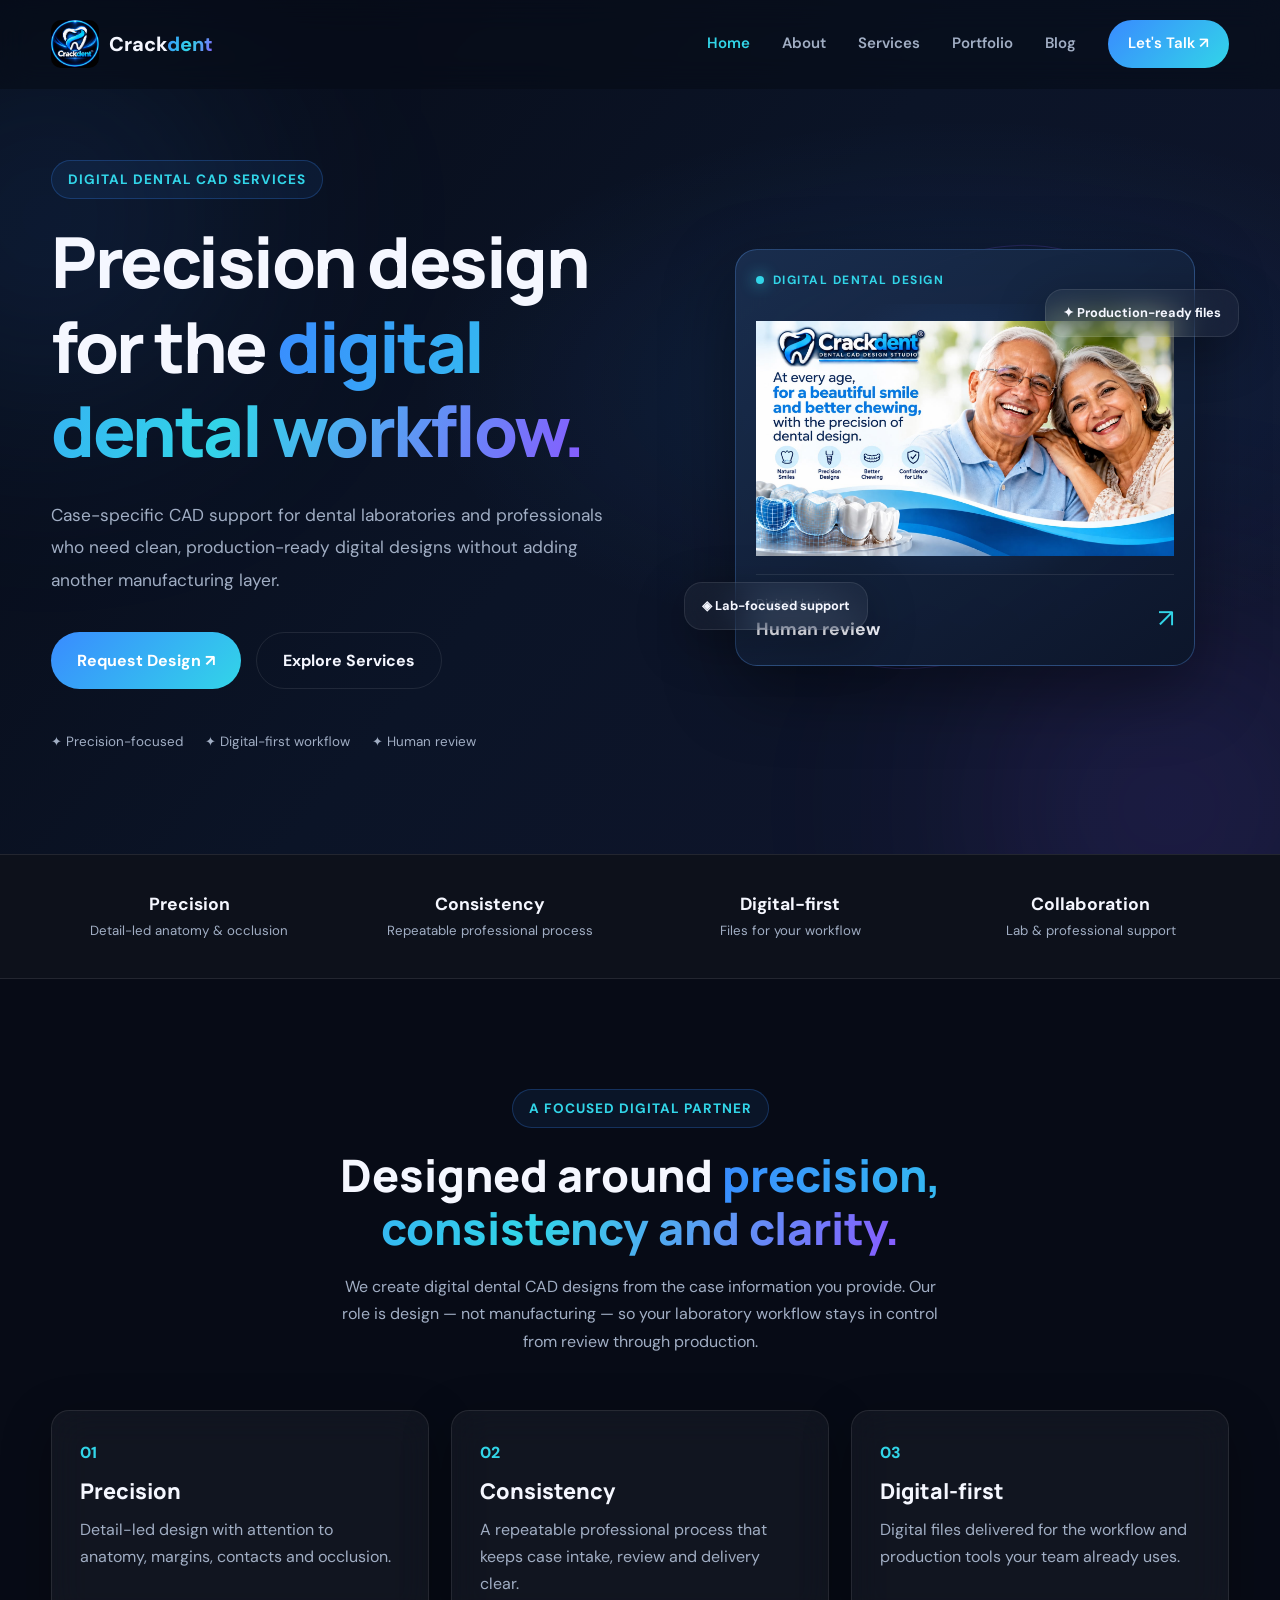
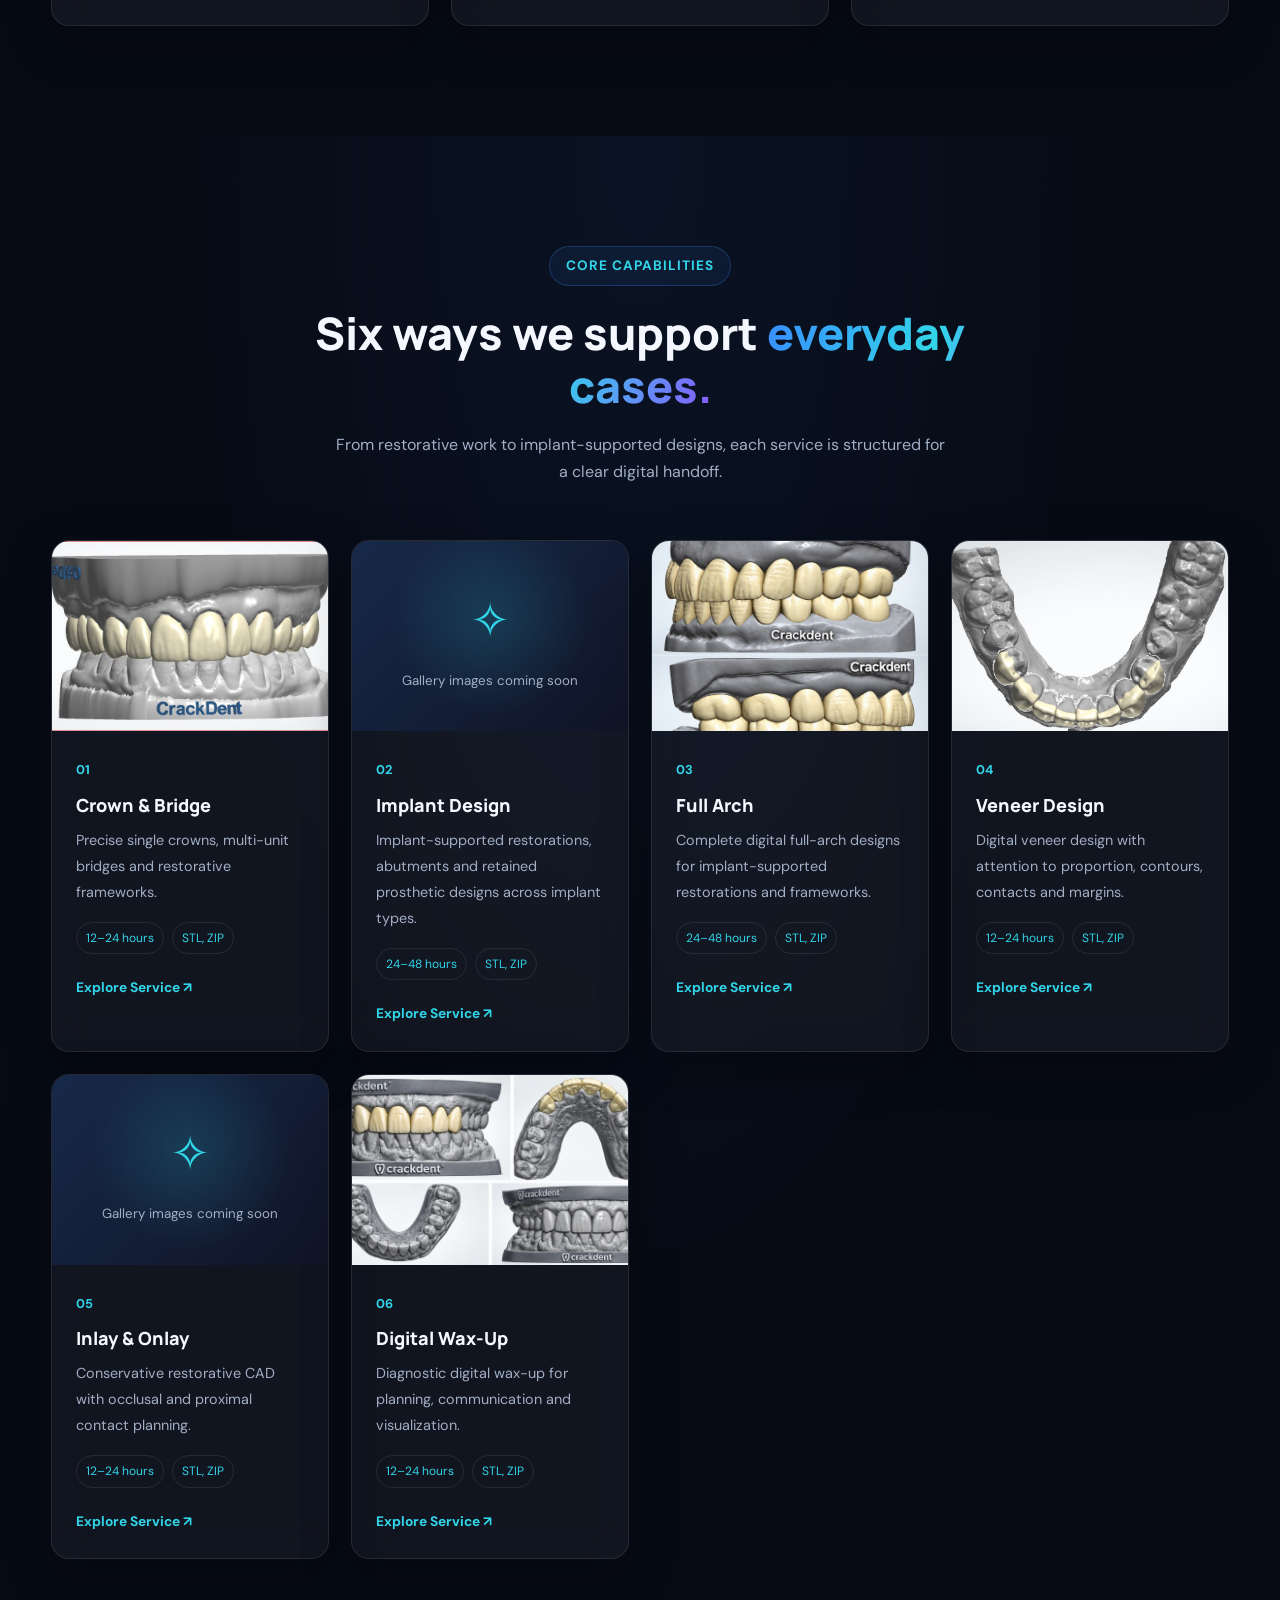
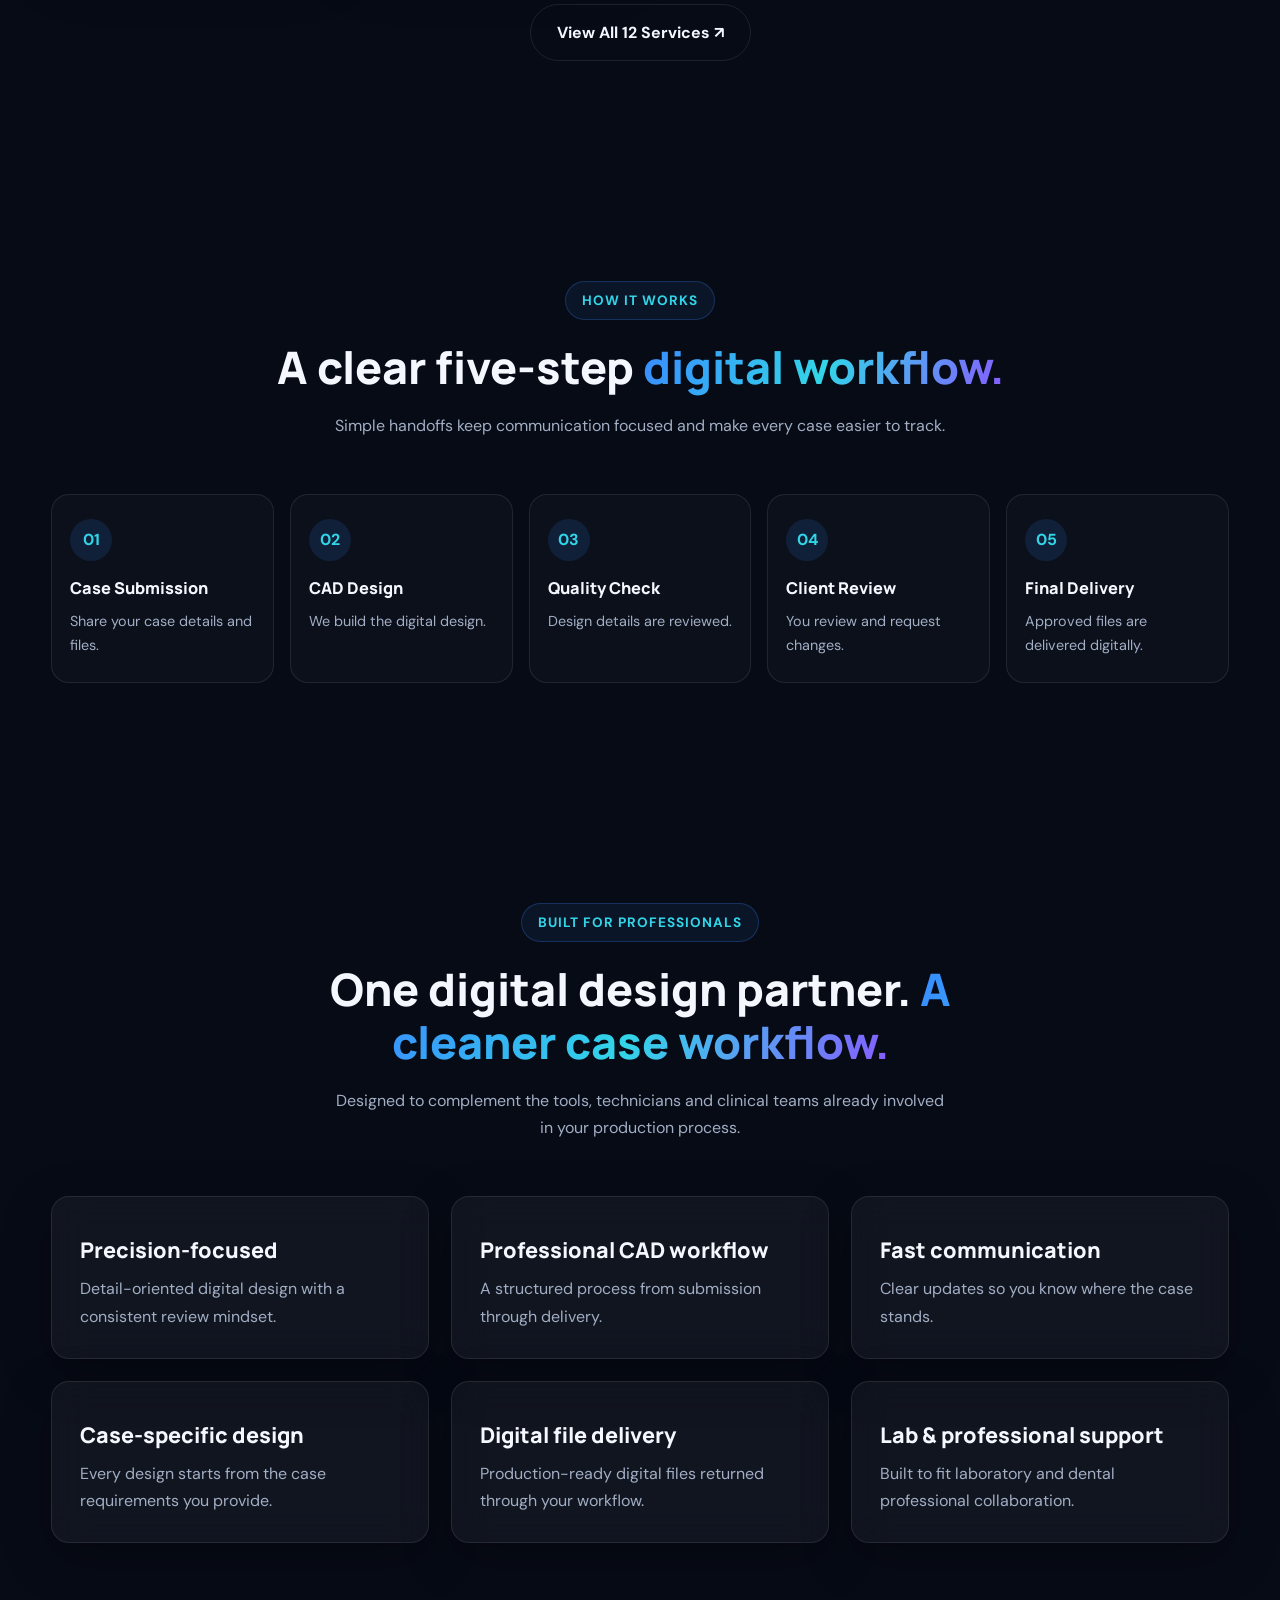
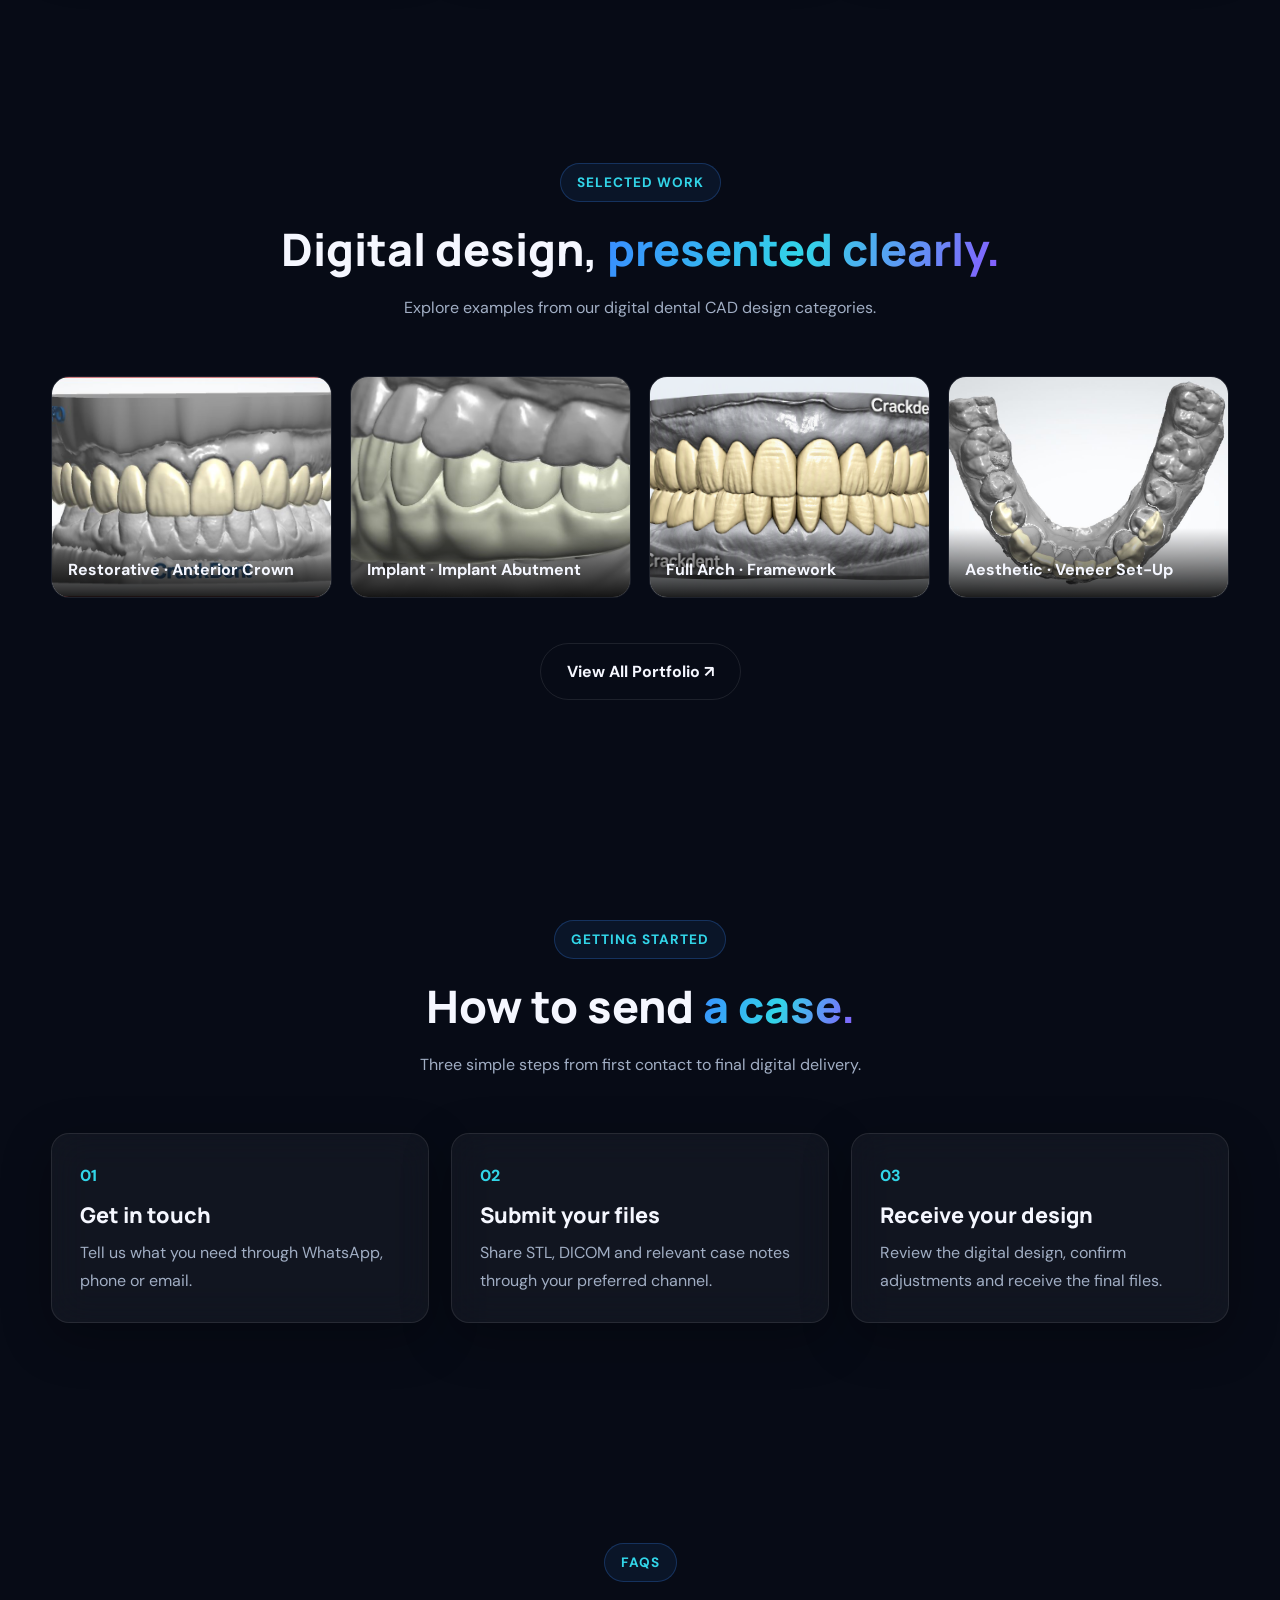
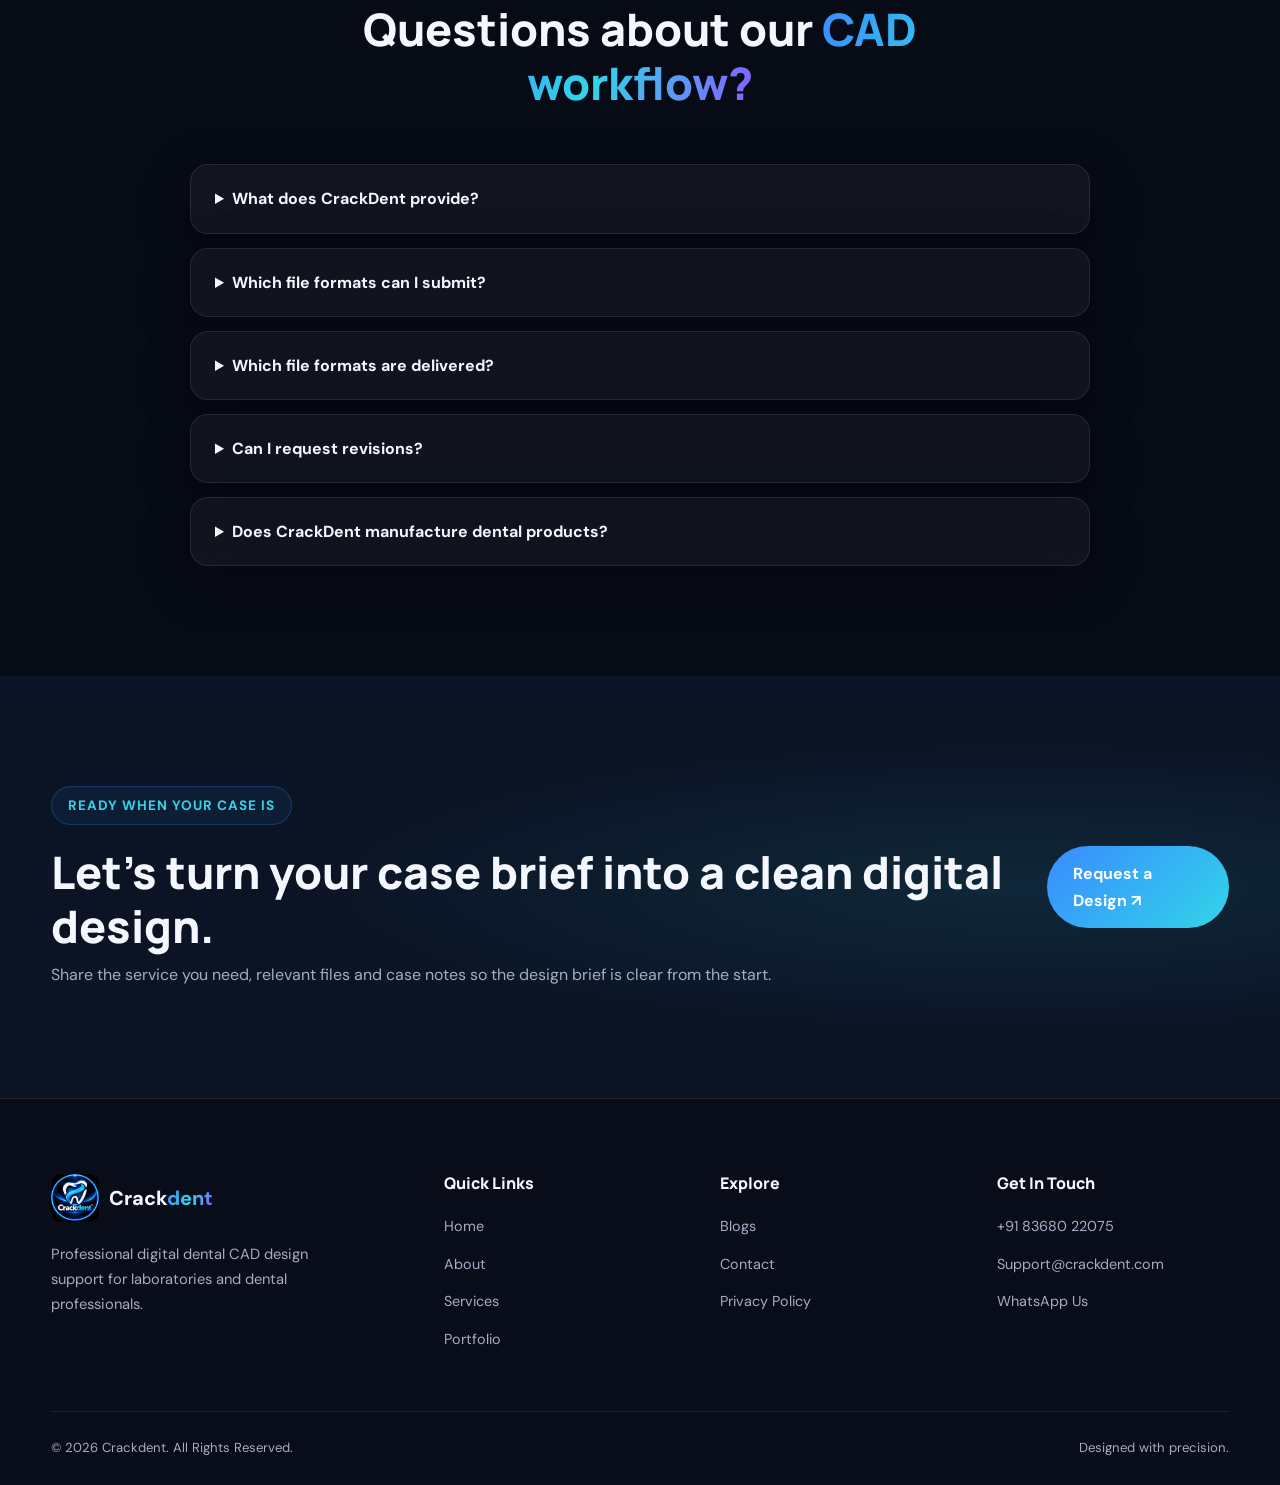
==== index.html @ b040820f "Add files via upload" ====
<!DOCTYPE html>
<html lang="en">

<head>
    <meta charset="UTF-8">
    <meta name="viewport" content="width=device-width, initial-scale=1.0">
    <meta name="robots" content="index, follow">
    <meta name="theme-color" content="#070B16">
    <link rel="icon" href="/favicon.png">
    <link rel="stylesheet" href="/css/style.css">
    <link rel="stylesheet" href="/css/responsive.css">
    <link rel="stylesheet" href="/css/animations.css">
    <title>CrackDent | Precision Digital Dental CAD Design</title>
    <meta name="description"
        content="Case-specific digital dental CAD support for dental laboratories and professionals. Precision, consistency and a clear digital workflow.">
</head>

<body>
    <div id="header-placeholder"></div>
    <main>
        <section class="hero-section">
            <div class="hero-glow hero-glow-one"></div>
            <div class="hero-glow hero-glow-two"></div>
            <div class="container hero-container">
                <div class="hero-content"><span class="section-label">Digital Dental CAD Services</span>
                    <h1>Precision design for the <span class="gradient-text">digital dental workflow.</span></h1>
                    <p class="hero-description">Case-specific CAD support for dental laboratories and professionals who
                        need clean, production-ready digital designs without adding another manufacturing layer.</p>
                    <div class="hero-buttons"><a href="/contact.html" class="btn">Request Design ↗</a><a
                            href="/services.html" class="btn btn-outline">Explore Services</a></div>
                    <div class="hero-highlights">
                        <div>✦ Precision-focused</div>
                        <div>✦ Digital-first workflow</div>
                        <div>✦ Human review</div>
                    </div>
                </div>
                <div class="hero-visual">
                    <div class="visual-orbit orbit-one"></div>
                    <div class="visual-orbit orbit-two"></div>
                    <div class="visual-card glass-card float-animation">
                        <div class="visual-top"><span class="visual-dot"></span> DIGITAL DENTAL DESIGN</div>
                        <div class="tooth-visual hero-image-wrap"><img src="/assets/images/hero-cad-3d.jpeg"
                                alt="Digital dental CAD design workstation" fetchpriority="high"></div>
                        <div class="visual-bottom">
                            <div><span>Digital design</span><strong>Human review</strong></div><span
                                class="visual-arrow">↗</span>
                        </div>
                    </div>
                    <div class="floating-tag tag-one glass-card">✦ Production-ready files</div>
                    <div class="floating-tag tag-two glass-card">◈ Lab-focused support</div>
                </div>
            </div>
        </section>
        <section class="trust-strip">
            <div class="container trust-container">
                <div><strong>Precision</strong><span>Detail-led anatomy & occlusion</span></div>
                <div><strong>Consistency</strong><span>Repeatable professional process</span></div>
                <div><strong>Digital-first</strong><span>Files for your workflow</span></div>
                <div><strong>Collaboration</strong><span>Lab & professional support</span></div>
            </div>
        </section>
        <section class="section">
            <div class="container">
                <div class="section-heading"><span class="section-label">A Focused Digital Partner</span>
                    <h2>Designed around <span class="gradient-text">precision, consistency and clarity.</span></h2>
                    <p>We create digital dental CAD designs from the case information you provide. Our role is design —
                        not manufacturing — so your laboratory workflow stays in control from review through production.
                    </p>
                </div>
                <div class="feature-grid">
                    <article class="glass-card feature-card"><span>01</span>
                        <h3>Precision</h3>
                        <p>Detail-led design with attention to anatomy, margins, contacts and occlusion.</p>
                    </article>
                    <article class="glass-card feature-card"><span>02</span>
                        <h3>Consistency</h3>
                        <p>A repeatable professional process that keeps case intake, review and delivery clear.</p>
                    </article>
                    <article class="glass-card feature-card"><span>03</span>
                        <h3>Digital-first</h3>
                        <p>Digital files delivered for the workflow and production tools your team already uses.</p>
                    </article>
                </div>
            </div>
        </section>
        <section class="section services-section">
            <div class="container">
                <div class="section-heading"><span class="section-label">Core Capabilities</span>
                    <h2>Six ways we support <span class="gradient-text">everyday cases.</span></h2>
                    <p>From restorative work to implant-supported designs, each service is structured for a clear
                        digital handoff.</p>
                </div>
                <div class="services-grid" id="homeServicesGrid"></div>
                <div class="services-action"><a href="/services.html" class="btn btn-outline">View All 12 Services ↗</a>
                </div>
            </div>
        </section>
        <section class="section workflow-section">
            <div class="container">
                <div class="section-heading"><span class="section-label">How It Works</span>
                    <h2>A clear five-step <span class="gradient-text">digital workflow.</span></h2>
                    <p>Simple handoffs keep communication focused and make every case easier to track.</p>
                </div>
                <div class="workflow-grid">
                    <article><b>01</b>
                        <h3>Case Submission</h3>
                        <p>Share your case details and files.</p>
                    </article>
                    <article><b>02</b>
                        <h3>CAD Design</h3>
                        <p>We build the digital design.</p>
                    </article>
                    <article><b>03</b>
                        <h3>Quality Check</h3>
                        <p>Design details are reviewed.</p>
                    </article>
                    <article><b>04</b>
                        <h3>Client Review</h3>
                        <p>You review and request changes.</p>
                    </article>
                    <article><b>05</b>
                        <h3>Final Delivery</h3>
                        <p>Approved files are delivered digitally.</p>
                    </article>
                </div>
            </div>
        </section>
        <section class="section why-section">
            <div class="container">
                <div class="section-heading"><span class="section-label">Built for Professionals</span>
                    <h2>One digital design partner. <span class="gradient-text">A cleaner case workflow.</span></h2>
                    <p>Designed to complement the tools, technicians and clinical teams already involved in your
                        production process.</p>
                </div>
                <div class="feature-grid">
                    <article class="glass-card feature-card">
                        <h3>Precision-focused</h3>
                        <p>Detail-oriented digital design with a consistent review mindset.</p>
                    </article>
                    <article class="glass-card feature-card">
                        <h3>Professional CAD workflow</h3>
                        <p>A structured process from submission through delivery.</p>
                    </article>
                    <article class="glass-card feature-card">
                        <h3>Fast communication</h3>
                        <p>Clear updates so you know where the case stands.</p>
                    </article>
                    <article class="glass-card feature-card">
                        <h3>Case-specific design</h3>
                        <p>Every design starts from the case requirements you provide.</p>
                    </article>
                    <article class="glass-card feature-card">
                        <h3>Digital file delivery</h3>
                        <p>Production-ready digital files returned through your workflow.</p>
                    </article>
                    <article class="glass-card feature-card">
                        <h3>Lab & professional support</h3>
                        <p>Built to fit laboratory and dental professional collaboration.</p>
                    </article>
                </div>
            </div>
        </section>
        <section class="section portfolio-preview">
            <div class="container">
                <div class="section-heading"><span class="section-label">Selected Work</span>
                    <h2>Digital design, <span class="gradient-text">presented clearly.</span></h2>
                    <p>Explore examples from our digital dental CAD design categories.</p>
                </div>
                <div class="preview-grid"><a href="/portfolio.html"><img src="/assets/images/crown-bridge/Desigan A.JPG"
                            alt="Anterior crown CAD design"><span>Restorative · Anterior Crown</span></a><a
                        href="/portfolio.html"><img src="/assets/images/all-on-x-hybrid/Capture Design B.JPG"
                            alt="Implant abutment CAD design"><span>Implant · Implant Abutment</span></a><a
                        href="/portfolio.html"><img src="/assets/images/full-arch/Designer.png"
                            alt="Full arch CAD design"><span>Full Arch · Framework</span></a><a
                        href="/portfolio.html"><img src="/assets/images/veneer/Design A.JPG"
                            alt="Veneer CAD design"><span>Aesthetic · Veneer Set-Up</span></a></div>
                <div class="services-action"><a class="btn btn-outline" href="/portfolio.html">View All Portfolio ↗</a>
                </div>
            </div>
        </section>
        <section class="section getting-started">
            <div class="container">
                <div class="section-heading"><span class="section-label">Getting Started</span>
                    <h2>How to send <span class="gradient-text">a case.</span></h2>
                    <p>Three simple steps from first contact to final digital delivery.</p>
                </div>
                <div class="feature-grid">
                    <article class="glass-card feature-card"><span>01</span>
                        <h3>Get in touch</h3>
                        <p>Tell us what you need through WhatsApp, phone or email.</p>
                    </article>
                    <article class="glass-card feature-card"><span>02</span>
                        <h3>Submit your files</h3>
                        <p>Share STL, DICOM and relevant case notes through your preferred channel.</p>
                    </article>
                    <article class="glass-card feature-card"><span>03</span>
                        <h3>Receive your design</h3>
                        <p>Review the digital design, confirm adjustments and receive the final files.</p>
                    </article>
                </div>
            </div>
        </section>
        <section class="section faq-section">
            <div class="container">
                <div class="section-heading"><span class="section-label">FAQs</span>
                    <h2>Questions about our <span class="gradient-text">CAD workflow?</span></h2>
                </div>
                <div class="faq-list">
                    <details class="glass-card">
                        <summary>What does CrackDent provide?</summary>
                        <p>CrackDent provides digital dental CAD design support for dental laboratories and dental
                            professionals. We focus on design and digital file delivery, not manufacturing or clinical
                            treatment.</p>
                    </details>
                    <details class="glass-card">
                        <summary>Which file formats can I submit?</summary>
                        <p>Share the relevant case files and prescription. STL, DICOM and supporting case notes or
                            reference images may be used depending on the case requirements.</p>
                    </details>
                    <details class="glass-card">
                        <summary>Which file formats are delivered?</summary>
                        <p>Common delivery formats include STL and ZIP packages, based on the case requirements.</p>
                    </details>
                    <details class="glass-card">
                        <summary>Can I request revisions?</summary>
                        <p>Yes. The workflow includes client review so you can provide specific adjustment notes before
                            final delivery.</p>
                    </details>
                    <details class="glass-card">
                        <summary>Does CrackDent manufacture dental products?</summary>
                        <p>No. CrackDent provides digital CAD design only. Manufacturing, clinical treatment and
                            production remain with your dental workflow.</p>
                    </details>
                </div>
            </div>
        </section>
        <section class="section contact-band">
            <div class="container contact-band-inner">
                <div><span class="section-label">Ready When Your Case Is</span>
                    <h2>Let’s turn your case brief into a clean digital design.</h2>
                    <p>Share the service you need, relevant files and case notes so the design brief is clear from the
                        start.</p>
                </div><a class="btn" href="/contact.html">Request a Design ↗</a>
            </div>
        </section>
    </main>
    <div id="footer-placeholder"></div>
    <script src="/js/services-data.js"></script>
    <script src="/js/gallery.js"></script>
    <script src="/js/components.js"></script>
    <script src="/js/main.js"></script>
    <script src="/js/animations.js"></script>
</body>

</html>
---- css/style.css ----
/* CRACKDENT - GLOBAL DESIGN SYSTEM */
@import url('https://fonts.googleapis.com/css2?family=DM+Sans:wght@400;500;600;700;800&family=Manrope:wght@400;500;600;700;800&display=swap');

:root {
    --bg-primary: #070B16;
    --bg-secondary: #0D1425;
    --bg-card: #111C30;
    --primary: #398BFF;
    --cyan: #32D5E8;
    --violet: #875BFF;
    --text-primary: #F5F7FF;
    --text-secondary: #A1AEC4;
    --border-color: rgba(255,255,255,.09);
    --gradient-primary: linear-gradient(135deg,#398BFF,#32D5E8);
    --glass: rgba(255,255,255,.045);
    --shadow: 0 15px 50px rgba(0,0,0,.30);
    --container: 1240px;
    --radius: 18px;
    --transition: .3s ease;
}

/* RESET */
* {
    margin: 0;
    padding: 0;
    box-sizing: border-box;
}

html {
    scroll-behavior: smooth;
    scroll-padding-top: 100px;
}

body {
    background: var(--bg-primary);
    color: var(--text-primary);
    font-family: 'DM Sans', sans-serif;
    line-height: 1.7;
    overflow-x: hidden;
}

body, button, input, textarea {
    font-family: 'DM Sans', sans-serif;
}

a {
    text-decoration: none;
    color: inherit;
}

button {
    cursor: pointer;
    border: 0;
}

img {
    display: block;
    max-width: 100%;
}

ul {
    list-style: none;
}

.container {
    width: min(92%,var(--container));
    margin-inline: auto;
}

h1,h2,h3,h4 {
    font-family: 'Manrope',sans-serif;
    line-height: 1.2;
    font-weight: 800;
}

h1 {
    font-size: clamp(2.7rem,5.5vw,5rem);
}

h2 {
    font-size: clamp(2rem,3.5vw,3.2rem);
}

h3 {
    font-size: 1.35rem;
}

p {
    color: var(--text-secondary);
}

.gradient-text {
    background: linear-gradient(110deg,#398BFF,#32D5E8,#875BFF);
    -webkit-background-clip: text;
    background-clip: text;
    color: transparent;
}

.section {
    padding: 110px 0;
}

.section-heading {
    text-align: center;
    max-width: 760px;
    margin: 0 auto 55px;
}

.section-heading h2 {
    margin-bottom: 18px;
}

.section-heading p {
    max-width: 620px;
    margin: auto;
}

/* BUTTONS */
.btn {
    display: inline-flex;
    align-items: center;
    justify-content: center;
    gap: 10px;
    padding: 14px 26px;
    border-radius: 50px;
    background: var(--gradient-primary);
    color: white;
    font-weight: 700;
    transition: var(--transition);
}

.btn:hover {
    transform: translateY(-4px);
    box-shadow: 0 10px 35px rgba(57,139,255,.3);
}

.btn-outline {
    background: transparent;
    border: 1px solid var(--border-color);
    color: var(--text-primary);
}

.btn-outline:hover {
    border-color: var(--primary);
    background: rgba(57,139,255,.1);
}

/* GLASS CARDS */
.glass-card {
    background: var(--glass);
    border: 1px solid var(--border-color);
    backdrop-filter: blur(18px);
    -webkit-backdrop-filter: blur(18px);
    border-radius: var(--radius);
    box-shadow: var(--shadow);
    transition: var(--transition);
}

.glass-card:hover {
    transform: translateY(-7px);
    border-color: rgba(57,139,255,.4);
}

.section-label {
    display: inline-block;
    padding: 7px 16px;
    border-radius: 50px;
    border: 1px solid rgba(57,139,255,.25);
    background: rgba(57,139,255,.08);
    color: var(--cyan);
    font-size: .85rem;
    font-weight: 700;
    letter-spacing: 1px;
    margin-bottom: 20px;
    text-transform: uppercase;
}

/* HEADER */
.site-header {
    position: fixed;
    top: 0;
    left: 0;
    width: 100%;
    z-index: 1000;
    padding: 20px 0;
    background: rgba(7,11,22,.55);
    border-bottom: 1px solid transparent;
    backdrop-filter: blur(15px);
    transition: var(--transition);
}

.site-header.scrolled {
    background: rgba(7,11,22,.92);
    border-color: var(--border-color);
    padding: 14px 0;
}

.nav-container {
    display: flex;
    justify-content: space-between;
    align-items: center;
}

.brand {
    display: flex;
    align-items: center;
    gap: 10px;
}

.brand-logo {
    width: 48px;
    height: 48px;
    object-fit: contain;
    border-radius: 10px;
}

.brand-wordmark {
    font-size: 1.25rem;
    font-weight: 800;
    white-space: nowrap;
}

.brand-icon {
    width: 40px;
    height: 40px;
    display: grid;
    place-items: center;
    border-radius: 12px;
    background: var(--gradient-primary);
    color: white;
}

.main-nav {
    display: flex;
    align-items: center;
    gap: 32px;
}

.main-nav>a {
    color: var(--text-secondary);
    font-size: .94rem;
    font-weight: 600;
    transition: var(--transition);
}

.main-nav>a:hover,
.main-nav>a.active {
    color: var(--cyan);
}

.main-nav .nav-cta {
    background: var(--gradient-primary);
    padding: 11px 20px;
    border-radius: 50px;
    color: white;
}

.menu-toggle {
    display: none;
    background: transparent;
    flex-direction: column;
    gap: 5px;
    padding: 8px;
}

.menu-toggle span {
    width: 25px;
    height: 2px;
    background: white;
    border-radius: 5px;
    transition: var(--transition);
}

/* ==================================================
   HERO SECTION - UPDATED IMAGE FITTING
================================================== */

.hero-section {
    position: relative;
    min-height: 780px;
    display: flex;
    align-items: center;
    overflow: hidden;
    padding: 160px 0 100px;
    background:
        radial-gradient(ellipse at 75% 45%,rgba(57,139,255,.12),transparent 40%),
        linear-gradient(130deg,#070B16,#0B1427,#10152D);
}

.hero-glow {
    position: absolute;
    width: 350px;
    height: 350px;
    border-radius: 50%;
    filter: blur(120px);
    pointer-events: none;
}

.hero-glow-one {
    background: rgba(57,139,255,.15);
    top: 5%;
    left: -10%;
}

.hero-glow-two {
    background: rgba(135,91,255,.15);
    bottom: -15%;
    right: -5%;
}

.hero-container {
    position: relative;
    z-index: 1;
    display: grid;
    grid-template-columns: 1.05fr .95fr;
    align-items: center;
    gap: 65px;
}

.hero-content {
    max-width: 680px;
}

.hero-content h1 {
    margin-bottom: 26px;
    letter-spacing: -2.5px;
}

.hero-description {
    font-size: 1.08rem;
    max-width: 560px;
    line-height: 1.9;
}

.hero-buttons {
    display: flex;
    gap: 15px;
    flex-wrap: wrap;
    margin-top: 35px;
}

.hero-highlights {
    display: flex;
    flex-wrap: wrap;
    gap: 22px;
    margin-top: 42px;
}

.hero-highlights>div {
    display: flex;
    align-items: center;
    gap: 8px;
    font-size: .84rem;
    color: var(--text-secondary);
}

.highlight-icon {
    color: var(--cyan);
}

/* HERO VISUAL */
.hero-visual {
    position: relative;
    min-height: 480px;
    display: grid;
    place-items: center;
    isolation: isolate;
}

.visual-orbit {
    position: absolute;
    border: 1px solid rgba(57,139,255,.2);
    border-radius: 50%;
    transform: rotate(-25deg);
    pointer-events: none;
}

.orbit-one {
    width: 440px;
    height: 280px;
}

.orbit-two {
    width: 360px;
    height: 480px;
    transform: rotate(45deg);
    border-color: rgba(135,91,255,.2);
}

/* HERO IMAGE CARD */
.visual-card {
    position: relative;
    z-index: 2;
    width: min(460px,100%);
    padding: 20px;
    background: linear-gradient(
        145deg,
        rgba(28,49,82,.85),
        rgba(12,22,42,.95)
    );
    border: 1px solid rgba(93,161,255,.3);
    border-radius: 22px;
    box-shadow: 0 25px 70px rgba(0,0,0,.4);
    animation-duration: 6s;
}

/* HERO IMAGE WRAPPER */
.hero-image-wrap {
    width: 100%;
    height: 360px;
    overflow: hidden;
    border-radius: 15px;
    background: #0b1425;
    display: flex;
    align-items: center;
    justify-content: center;
    position: relative;
}

/* COMPLETE IMAGE VISIBLE - NO CROPPING */
.hero-image-wrap img {
    width: 100%;
    height: 100%;
    object-fit: contain;
    object-position: center center;
    display: block;
    max-width: 100%;
    max-height: 100%;
}

/* VISUAL CARD TOP */
.visual-top {
    display: flex;
    align-items: center;
    gap: 9px;
    color: var(--cyan);
    font-size: .75rem;
    font-weight: 700;
    letter-spacing: 1.5px;
    margin-bottom: 14px;
}

.visual-dot {
    width: 8px;
    height: 8px;
    background: var(--cyan);
    border-radius: 50%;
    box-shadow: 0 0 15px var(--cyan);
}

.tooth-visual {
    height: 270px;
    display: grid;
    place-items: center;
    background: radial-gradient(circle,rgba(57,139,255,.2),transparent 65%);
}

.tooth-visual span {
    font-size: 10rem;
    line-height: 1;
    color: #A7DBFF;
    text-shadow: 0 0 25px rgba(57,139,255,.6),0 0 70px rgba(57,139,255,.35);
}

.visual-bottom {
    display: flex;
    justify-content: space-between;
    align-items: center;
    padding-top: 18px;
    border-top: 1px solid var(--border-color);
}

.visual-bottom div {
    display: flex;
    flex-direction: column;
}

.visual-bottom div span {
    color: var(--text-secondary);
    font-size: .8rem;
}

.visual-bottom strong {
    font-size: 1.1rem;
}

.visual-arrow {
    font-size: 1.6rem;
    color: var(--cyan);
}

.floating-tag {
    position: absolute;
    z-index: 3;
    padding: 12px 17px;
    font-size: .8rem;
    font-weight: 700;
}

.floating-tag span {
    color: var(--cyan);
    margin-right: 7px;
}

.tag-one {
    top: 15%;
    right: -2%;
}

.tag-two {
    bottom: 14%;
    left: -3%;
}

/* TRUST STRIP */
.trust-strip {
    padding: 35px 0;
    background: rgba(255,255,255,.025);
    border-top: 1px solid var(--border-color);
    border-bottom: 1px solid var(--border-color);
}

.trust-container {
    display: grid;
    grid-template-columns: repeat(4,1fr);
    gap: 25px;
}

.trust-container>div {
    display: flex;
    flex-direction: column;
    align-items: center;
    text-align: center;
}

.trust-container strong {
    font-size: 1.1rem;
    color: var(--text-primary);
}

.trust-container span {
    font-size: .83rem;
    color: var(--text-secondary);
}

/* SERVICES */
.services-section {
    background: radial-gradient(ellipse at 50% 0%,rgba(57,139,255,.06),transparent 50%);
}

.services-grid {
    display: grid;
    grid-template-columns: repeat(4,1fr);
    gap: 22px;
}

.service-card {
    overflow: hidden;
}

.service-image {
    height: 185px;
    display: grid;
    place-items: center;
    font-size: 5rem;
    position: relative;
    overflow: hidden;
}

.service-image::before {
    content: "";
    position: absolute;
    inset: 0;
    background: radial-gradient(circle,rgba(57,139,255,.25),transparent 70%);
}

.service-image span {
    position: relative;
    z-index: 1;
    color: #A7DBFF;
    text-shadow: 0 0 35px rgba(57,139,255,.7);
}

.service-image-one {
    background: linear-gradient(135deg,#13294A,#10182A);
}

.service-image-two {
    background: linear-gradient(135deg,#20244C,#10182A);
}

.service-image-three {
    background: linear-gradient(135deg,#123C4B,#10182A);
}

.service-image-four {
    background: linear-gradient(135deg,#30234C,#10182A);
}

.service-content {
    padding: 24px;
}

.service-number {
    color: var(--cyan);
    font-size: .8rem;
    font-weight: 700;
}

.service-content h3 {
    margin: 12px 0;
    font-size: 1.13rem;
}

.service-content p {
    font-size: .9rem;
    line-height: 1.8;
}

.service-link {
    display: inline-block;
    margin-top: 22px;
    color: var(--cyan);
    font-size: .86rem;
    font-weight: 700;
}

.service-link:hover {
    color: white;
}

.services-action {
    text-align: center;
    margin-top: 45px;
}

/* FOOTER */
.site-footer {
    padding: 75px 0 25px;
    background: #080D19;
    border-top: 1px solid var(--border-color);
}

.footer-grid {
    display: grid;
    grid-template-columns: 1.5fr 1fr 1fr 1fr;
    gap: 45px;
}

.footer-about p {
    max-width: 290px;
    margin-top: 20px;
    font-size: .92rem;
}

.footer-links {
    display: flex;
    flex-direction: column;
    gap: 13px;
}

.footer-links h3 {
    font-size: 1rem;
    margin-bottom: 8px;
}

.footer-links a {
    color: var(--text-secondary);
    font-size: .9rem;
    transition: var(--transition);
}

.footer-links a:hover {
    color: var(--cyan);
    transform: translateX(4px);
}

.footer-bottom {
    display: flex;
    justify-content: space-between;
    gap: 20px;
    margin-top: 60px;
    padding-top: 25px;
    border-top: 1px solid var(--border-color);
}

.footer-bottom p {
    font-size: .82rem;
}

/* INNER PAGE HERO */
.page-hero {
    padding: 180px 0 80px;
    background:
        radial-gradient(ellipse at 70% 20%,rgba(57,139,255,.14),transparent 48%),
        linear-gradient(130deg,#070B16,#0D1425);
    text-align: center;
}

.page-hero .container {
    max-width: 900px;
}

.page-hero h1 {
    font-size: clamp(2.5rem,5vw,4.2rem);
    margin-bottom: 20px;
}

.page-hero p {
    font-size: 1.05rem;
    max-width: 760px;
    margin: auto;
}

.page-content {
    min-height: 45vh;
    padding: 75px 0;
}

.placeholder-panel {
    max-width: 850px;
    margin: auto;
    padding: 40px;
    text-align: center;
}

.placeholder-panel p {
    margin-top: 14px;
}

/* SCROLLBAR */
::-webkit-scrollbar {
    width: 8px;
}

::-webkit-scrollbar-track {
    background: var(--bg-primary);
}

::-webkit-scrollbar-thumb {
    background: linear-gradient(var(--primary),var(--violet));
    border-radius: 20px;
}

::selection {
    background: var(--primary);
    color: white;
}

/* SERVICE GALLERIES */
.service-card-media {
    display: block;
    height: 210px;
    overflow: hidden;
    background: #101b30;
}

.service-card-media img {
    width: 100%;
    height: 100%;
    object-fit: cover;
    transition: transform .6s ease;
}

.service-card:hover .service-card-media img {
    transform: scale(1.06);
}

.service-placeholder {
    height: 100%;
    display: flex;
    align-items: center;
    justify-content: center;
    flex-direction: column;
    gap: 10px;
    background: radial-gradient(circle at 50% 40%,rgba(50,213,232,.16),transparent 55%),linear-gradient(135deg,#172949,#101426);
    color: var(--cyan);
}

.service-placeholder span {
    font-size: 3.5rem;
}

/* SERVICES GRID */
.services-grid-large {
    grid-template-columns: repeat(3,minmax(0,1fr));
    gap: 24px;
}

/* PORTFOLIO */
.portfolio-filters {
    display: flex;
    flex-wrap: wrap;
    gap: 10px;
    margin-bottom: 30px;
    justify-content: center;
}

.filter-btn {
    padding: 10px 16px;
    border: 1px solid var(--border-color);
    border-radius: 30px;
    background: rgba(255,255,255,.04);
    color: var(--text-secondary);
    font-weight: 700;
}

.filter-btn:hover,
.filter-btn.active {
    background: var(--gradient-primary);
    border-color: transparent;
    color: white;
}

.portfolio-grid,
.detail-gallery {
    display: grid;
    grid-template-columns: repeat(3,minmax(0,1fr));
    gap: 18px;
}

.portfolio-tile,
.gallery-tile {
    position: relative;
    display: block;
    width: 100%;
    height: 265px;
    padding: 0;
    border: 1px solid var(--border-color);
    border-radius: 16px;
    overflow: hidden;
    background: #101a2c;
    text-align: left;
}

.portfolio-tile img,
.gallery-tile img {
    width: 100%;
    height: 100%;
    object-fit: cover;
    transition: transform .55s ease;
}

.portfolio-tile:hover img,
.gallery-tile:hover img {
    transform: scale(1.07);
}

.portfolio-caption {
    position: absolute;
    inset: auto 0 0;
    padding: 34px 17px 16px;
    background: linear-gradient(transparent,rgba(3,8,18,.94));
    display: flex;
    flex-direction: column;
    gap: 3px;
    color: white;
}

.portfolio-caption small {
    color: #b9d6f4;
}

.gallery-tile>span {
    position: absolute;
    right: 12px;
    bottom: 12px;
    padding: 7px 12px;
    background: rgba(5,12,25,.8);
    border-radius: 20px;
    color: white;
    font-size: .78rem;
}

/* IMAGE LIGHTBOX */
.image-lightbox {
    position: fixed;
    z-index: 9999;
    inset: 0;
    background: rgba(2,6,15,.95);
    display: none;
    align-items: center;
    justify-content: center;
    padding: 70px 8vw 80px;
}

.image-lightbox.open {
    display: flex;
}

.image-lightbox>img {
    max-width: min(1100px,100%);
    max-height: 100%;
    object-fit: contain;
    border-radius: 10px;
}

.image-lightbox button {
    position: absolute;
    background: rgba(255,255,255,.1);
    color: white;
    border: 1px solid rgba(255,255,255,.2);
    border-radius: 50%;
    width: 46px;
    height: 46px;
    font-size: 2rem;
    line-height: 1;
}

.lightbox-close {
    top: 22px;
    right: 25px;
}

.lightbox-prev {
    left: 22px;
    top: 50%;
    transform: translateY(-50%);
}

.lightbox-next {
    right: 22px;
    top: 50%;
    transform: translateY(-50%);
}

.lightbox-caption {
    position: absolute;
    bottom: 22px;
    left: 0;
    right: 0;
    text-align: center;
    color: white;
    font-weight: 700;
}

body.lightbox-open {
    overflow: hidden;
}

.detail-cta {
    display: flex;
    justify-content: space-between;
    align-items: center;
    gap: 25px;
    padding: 30px;
    margin-top: 45px;
}

.empty-gallery {
    grid-column: 1/-1;
    padding: 45px;
    text-align: center;
}

.empty-gallery p {
    margin: 12px 0 20px;
}

/* CONTACT */
.contact-layout {
    display: grid;
    grid-template-columns: .8fr 1.2fr;
    gap: 25px;
    align-items: start;
}

.contact-info,
.contact-form {
    padding: 34px;
}

.contact-info h2,
.contact-form h2 {
    font-size: 1.8rem;
    margin: 14px 0;
}

.contact-info>p,
.form-intro,
.form-note {
    color: var(--text-secondary);
    font-size: .9rem;
}

.contact-detail {
    display: flex;
    flex-direction: column;
    gap: 4px;
    padding: 18px 0;
    border-bottom: 1px solid var(--border-color);
}

.contact-detail span {
    font-size: .7rem;
    letter-spacing: 1.4px;
    color: var(--cyan);
    font-weight: 800;
}

.contact-detail strong {
    font-size: 1.05rem;
}

.contact-info .btn {
    margin-top: 25px;
}

.contact-form {
    display: flex;
    flex-direction: column;
    gap: 10px;
}

.contact-form label {
    font-weight: 700;
    font-size: .9rem;
    margin-top: 8px;
}

.contact-form input:not([type=checkbox]),
.contact-form select,
.contact-form textarea {
    width: 100%;
    padding: 13px 15px;
    border-radius: 10px;
    border: 1px solid var(--border-color);
    background: #0a1324;
    color: var(--text-primary);
    outline: none;
}

.contact-form input:focus,
.contact-form select:focus,
.contact-form textarea:focus {
    border-color: var(--cyan);
}

.consent-check {
    display: flex;
    align-items: flex-start;
    gap: 10px;
    font-weight: 400!important;
    color: var(--text-secondary);
    line-height: 1.55;
}

.consent-check input {
    margin-top: 5px;
    accent-color: var(--cyan);
    flex: 0 0 auto;
}

.consent-check a,
.policy-content a {
    color: var(--cyan);
    text-decoration: underline;
}

.form-note,
.form-status {
    font-size: .8rem;
    line-height: 1.55;
    color: var(--text-secondary);
}

.form-status.success {
    color: #55d6a2;
}

.form-status.error {
    color: #ff9b9b;
}

.contact-form .btn {
    align-self: flex-start;
    margin-top: 8px;
}

/* PRIVACY POLICY */
.policy-content {
    max-width: 920px;
    margin: auto;
    padding: clamp(24px,5vw,48px);
}

.policy-content h2 {
    font-size: 1.25rem;
    margin: 28px 0 10px;
}

.policy-content h2:first-child {
    margin-top: 0;
}

.policy-content p {
    color: var(--text-secondary);
    margin: 0 0 15px;
    line-height: 1.85;
}

.policy-alert {
    padding: 18px;
    border: 1px solid rgba(50,213,232,.25);
    border-radius: 12px;
    background: rgba(50,213,232,.06);
    margin-top: 28px;
    color: var(--text-secondary);
}

.policy-alert strong {
    color: var(--text-primary);
}

/* CONTACT BAND */
.contact-band {
    background: radial-gradient(ellipse at 80% 50%,rgba(50,213,232,.1),transparent 50%),#0b1425;
}

.contact-band-inner {
    display: flex;
    align-items: center;
    justify-content: space-between;
    gap: 30px;
}

.contact-band-inner p {
    margin-top: 8px;
    color: var(--text-secondary);
}

/* EXTRA CONTENT */
.honeypot-field {
    position: absolute!important;
    left: -10000px!important;
    width: 1px!important;
    height: 1px!important;
    opacity: 0!important;
}

.feature-grid {
    display: grid;
    grid-template-columns: repeat(3,1fr);
    gap: 22px;
}

.feature-card {
    padding: 28px;
}

.feature-card>span {
    color: var(--cyan);
    font-weight: 800;
}

.feature-card h3 {
    margin: 12px 0;
}

.workflow-grid {
    display: grid;
    grid-template-columns: repeat(5,1fr);
    gap: 16px;
}

.workflow-grid article {
    padding: 24px 18px;
    border: 1px solid var(--border-color);
    border-radius: 18px;
    background: rgba(255,255,255,.025);
}

.workflow-grid b {
    display: inline-grid;
    place-items: center;
    width: 42px;
    height: 42px;
    border-radius: 50%;
    background: rgba(57,139,255,.13);
    color: var(--cyan);
    margin-bottom: 18px;
}

.workflow-grid h3 {
    font-size: 1.02rem;
    margin-bottom: 10px;
}

.workflow-grid p {
    font-size: .9rem;
}

.preview-grid {
    display: grid;
    grid-template-columns: repeat(4,1fr);
    gap: 18px;
}

.preview-grid a {
    position: relative;
    overflow: hidden;
    border-radius: 18px;
    border: 1px solid var(--border-color);
    min-height: 220px;
}

.preview-grid img {
    width: 100%;
    height: 220px;
    object-fit: cover;
    transition: .4s;
}

.preview-grid a:hover img {
    transform: scale(1.07);
}

.preview-grid span {
    position: absolute;
    left: 0;
    right: 0;
    bottom: 0;
    padding: 28px 16px 14px;
    background: linear-gradient(transparent,rgba(0,0,0,.88));
    font-weight: 700;
}

.faq-list {
    max-width: 900px;
    margin: auto;
    display: grid;
    gap: 14px;
}

.faq-list details {
    padding: 20px 24px;
}

.faq-list summary {
    cursor: pointer;
    font-weight: 700;
}

.faq-list details p {
    padding-top: 14px;
}

/* SERVICE IMAGE */
.service-card-media {
    display: block;
    height: 190px;
    overflow: hidden;
    background: #0d182a;
}

.service-card-media img {
    width: 100%;
    height: 100%;
    object-fit: cover;
    transition: .4s;
}

.service-card-media:hover img {
    transform: scale(1.06);
}

.service-placeholder {
    height: 100%;
    display: grid;
    place-content: center;
    text-align: center;
    color: var(--cyan);
    gap: 8px;
}

.service-placeholder span {
    font-size: 3rem;
}

.service-placeholder small {
    color: var(--text-secondary);
}

.services-grid-large {
    grid-template-columns: repeat(3,1fr);
}

.service-content .service-meta {
    display: flex;
    gap: 8px;
    flex-wrap: wrap;
    margin-top: 16px;
}

.service-meta span {
    font-size: .75rem;
    padding: 5px 9px;
    border: 1px solid var(--border-color);
    border-radius: 30px;
    color: var(--cyan);
}

/* BLOG */
.blog-grid {
    display: grid;
    grid-template-columns: repeat(3,1fr);
    gap: 22px;
}

.blog-card {
    overflow: hidden;
}

.blog-card-art {
    height: 150px;
    background: radial-gradient(circle at 70% 30%,rgba(50,213,232,.35),transparent 40%),linear-gradient(135deg,#102a4b,#11152a);
    display: flex;
    align-items: flex-end;
    justify-content: space-between;
    padding: 20px;
}

.blog-card-art span {
    font-size: 3rem;
    font-weight: 800;
    color: rgba(255,255,255,.18);
}

.blog-card-art b {
    color: var(--cyan);
    font-size: .8rem;
}

.blog-card-body {
    padding: 24px;
}

.blog-card-body small {
    color: var(--cyan);
}

.blog-card-body h2 {
    font-size: 1.35rem;
    margin: 12px 0;
}

.blog-card-body p {
    font-size: .92rem;
}

/* ARTICLE */
.article-layout {
    display: grid;
    grid-template-columns: minmax(0,2fr) minmax(240px,1fr);
    gap: 24px;
    align-items: start;
}

.article-content {
    padding: 38px;
}

.article-content h2 {
    font-size: 1.45rem;
    margin: 28px 0 10px;
}

.article-content h2:first-child {
    margin-top: 0;
}

.article-content p {
    margin-bottom: 12px;
}

.article-note {
    border-left: 3px solid var(--cyan);
    padding: 14px 18px;
    background: rgba(57,139,255,.08);
    margin-top: 28px;
}

.article-aside {
    padding: 25px;
    position: sticky;
    top: 110px;
}

.article-aside h3 {
    margin: 12px 0;
}

.article-aside a:not(.btn) {
    display: block;
    margin-top: 14px;
    color: var(--cyan);
}

.article-aside hr {
    border: 0;
    border-top: 1px solid var(--border-color);
    margin: 20px 0;
}

/* ABOUT */
.about-layout {
    display: grid;
    grid-template-columns: 1.1fr .9fr;
    gap: 50px;
    align-items: center;
}

.about-layout h2 {
    margin: 15px 0 20px;
}

.about-layout p {
    margin-bottom: 16px;
}

.about-visual {
    padding: 16px;
}

.about-visual img {
    width: 100%;
    border-radius: 14px;
    max-height: 440px;
    object-fit: cover;
}

/* CONTACT EXTRA */
.contact-method {
    display: flex;
    flex-direction: column;
    padding: 18px 20px;
    margin-top: 14px;
}

.contact-method span {
    font-size: .85rem;
    color: var(--text-secondary);
}

.contact-method strong {
    color: var(--cyan);
}

.case-note {
    padding: 22px;
    margin-top: 20px;
}

.case-note h3 {
    margin-bottom: 10px;
}

.form-grid {
    display: grid;
    grid-template-columns: 1fr 1fr;
    gap: 16px;
}

.form-grid label {
    display: flex;
    flex-direction: column;
    gap: 7px;
    font-size: .88rem;
    color: var(--text-secondary);
}

.form-grid input,
.form-grid textarea,
.form-grid select {
    width: 100%;
    padding: 13px 14px;
    background: #0a1221;
    border: 1px solid var(--border-color);
    border-radius: 10px;
    color: white;
    outline: none;
}

.form-grid input:focus,
.form-grid textarea:focus,
.form-grid select:focus {
    border-color: var(--primary);
}

.full-field {
    grid-column: 1/-1;
}

.consent {
    display: flex!important;
    flex-direction: row!important;
    align-items: flex-start;
}

.consent input {
    width: auto;
    margin-top: 5px;
}

.consent a {
    color: var(--cyan);
    text-decoration: underline;
}

.hp-field {
    position: absolute!important;
    left: -9999px!important;
}

.image-lightbox {
    z-index: 2000;
}

/* ==================================================
   TABLET RESPONSIVE
================================================== */

@media(max-width: 900px) {

    .hero-container {
        gap: 35px;
    }

    .hero-visual {
        min-height: 420px;
    }

    .visual-card {
        width: min(400px,100%);
    }

    .hero-image-wrap {
        height: 320px;
    }

    .services-grid-large,
    .portfolio-grid,
    .detail-gallery,
    .blog-grid {
        grid-template-columns: repeat(2,minmax(0,1fr));
    }

    .workflow-grid {
        grid-template-columns: repeat(2,1fr);
    }

    .preview-grid {
        grid-template-columns: repeat(2,1fr);
    }

    .contact-layout,
    .about-layout,
    .article-layout {
        grid-template-columns: 1fr;
    }

    .article-aside {
        position: static;
    }

    .footer-grid {
        grid-template-columns: repeat(2,1fr);
    }
}

/* ==================================================
   MOBILE RESPONSIVE
================================================== */

@media(max-width: 600px) {

    h1 {
        font-size: clamp(2.2rem,10vw,3rem);
    }

    .section {
        padding: 75px 0;
    }

    .hero-section {
        min-height: auto;
        padding: 140px 0 70px;
    }

    .hero-container {
        grid-template-columns: 1fr;
        gap: 35px;
    }

    .hero-content {
        max-width: 100%;
    }

    .hero-content h1 {
        letter-spacing: -1.2px;
    }

    .hero-description {
        font-size: .98rem;
    }

    .hero-buttons {
        gap: 10px;
    }

    .hero-visual {
        min-height: 350px;
        width: 100%;
    }

    .visual-card {
        width: 94%;
        padding: 14px;
    }

    .hero-image-wrap {
        height: 260px;
        width: 100%;
    }

    .hero-image-wrap img {
        object-fit: contain;
    }

    .orbit-one {
        width: 280px;
        height: 190px;
    }

    .orbit-two {
        width: 250px;
        height: 340px;
    }

    .floating-tag {
        padding: 8px 10px;
        font-size: .68rem;
    }

    .tag-one {
        right: 0;
        top: 5%;
    }

    .tag-two {
        left: 0;
        bottom: 5%;
    }

    .trust-container {
        grid-template-columns: repeat(2,1fr);
    }

    .services-grid,
    .feature-grid,
    .workflow-grid,
    .services-grid-large,
    .blog-grid,
    .portfolio-grid,
    .preview-grid,
    .detail-gallery {
        grid-template-columns: 1fr;
    }

    .page-hero {
        padding: 145px 0 55px;
    }

    .page-hero h1 {
        font-size: clamp(2rem,9vw,3rem);
    }

    .portfolio-tile,
    .gallery-tile {
        height: 250px;
    }

    .detail-cta,
    .contact-band-inner {
        flex-direction: column;
        align-items: flex-start;
    }

    .contact-info,
    .contact-form {
        padding: 24px;
    }

    .image-lightbox {
        padding: 65px 12px 75px;
    }

    .lightbox-prev {
        left: 8px;
    }

    .lightbox-next {
        right: 8px;
    }

    .brand-logo {
        width: 42px;
        height: 42px;
    }

    .article-content {
        padding: 22px;
    }

    .form-grid {
        grid-template-columns: 1fr;
    }

    .full-field {
        grid-column: auto;
    }

    .workflow-grid article {
        padding: 20px;
    }

    .footer-grid {
        grid-template-columns: 1fr;
        gap: 30px;
    }

    .footer-bottom {
        flex-direction: column;
        margin-top: 35px;
    }
}

/* REDUCED MOTION ACCESSIBILITY */
@media(prefers-reduced-motion: reduce) {
    *,
    *::before,
    *::after {
        scroll-behavior: auto!important;
        animation-duration: .01ms!important;
        animation-iteration-count: 1!important;
        transition-duration: .01ms!important;
    }
}
---- css/responsive.css ----
@media(max-width:1024px){
.container{width:90%}.section{padding:85px 0}.hero-container{gap:30px}
.services-grid{grid-template-columns:repeat(2,1fr)}.footer-grid{grid-template-columns:repeat(2,1fr)}
}
@media(max-width:768px){
.section{padding:70px 0}h1{font-size:clamp(2.4rem,9vw,3.5rem)}h2{font-size:2rem}
.section-heading{margin-bottom:35px}.btn{padding:12px 21px}
.site-header{padding:15px 0}.menu-toggle{display:flex}
.main-nav{position:absolute;top:100%;left:0;width:100%;padding:25px 5%;background:#0B1221;border-top:1px solid var(--border-color);display:none;flex-direction:column;align-items:stretch;gap:18px}
.main-nav.active{display:flex}.main-nav>a{padding:8px 0}.main-nav .nav-cta{text-align:center}
.hero-section{padding:135px 0 65px;min-height:auto}.hero-container{grid-template-columns:1fr;gap:35px}
.hero-content{text-align:center;margin:auto}.hero-content h1{letter-spacing:-1px}.hero-description{margin:auto}
.hero-buttons{justify-content:center}.hero-highlights{justify-content:center;gap:12px 18px}
.hero-visual{min-height:440px}.tag-one{right:0}.tag-two{left:0}
.trust-container{grid-template-columns:repeat(2,1fr);gap:25px}.footer-bottom{flex-direction:column;text-align:center}
}
@media(max-width:480px){
.container{width:91%}.section{padding:60px 0}h1{font-size:2.45rem}h2{font-size:1.8rem}
.brand{font-size:1.4rem}.brand-icon{width:35px;height:35px}
.hero-buttons{flex-direction:column}.hero-buttons .btn{width:100%}
.hero-highlights{flex-direction:column;align-items:center}.hero-visual{min-height:360px}
.visual-card{width:78%;padding:18px}.tooth-visual{height:210px}.tooth-visual span{font-size:7rem}
.orbit-one{width:300px;height:220px}.orbit-two{width:270px;height:350px}
.floating-tag{font-size:.7rem;padding:9px 11px}
.services-grid{grid-template-columns:1fr}.footer-grid{grid-template-columns:1fr;gap:35px}
.trust-container{gap:20px 10px}
}
---- css/animations.css ----
@keyframes float{0%,100%{transform:translateY(0)}50%{transform:translateY(-15px)}}
@keyframes pulse-glow{0%,100%{box-shadow:0 0 15px rgba(57,139,255,.15)}50%{box-shadow:0 0 40px rgba(57,139,255,.35)}}
.float-animation{animation:float 5s ease-in-out infinite}
.glow-animation{animation:pulse-glow 3s ease-in-out infinite}
.reveal{opacity:0;transform:translateY(35px);transition:opacity .8s ease,transform .8s ease}
.reveal.active{opacity:1;transform:translateY(0)}
@media(prefers-reduced-motion:reduce){*,*::before,*::after{animation-duration:.01ms!important;animation-iteration-count:1!important;scroll-behavior:auto!important;transition-duration:.01ms!important}}
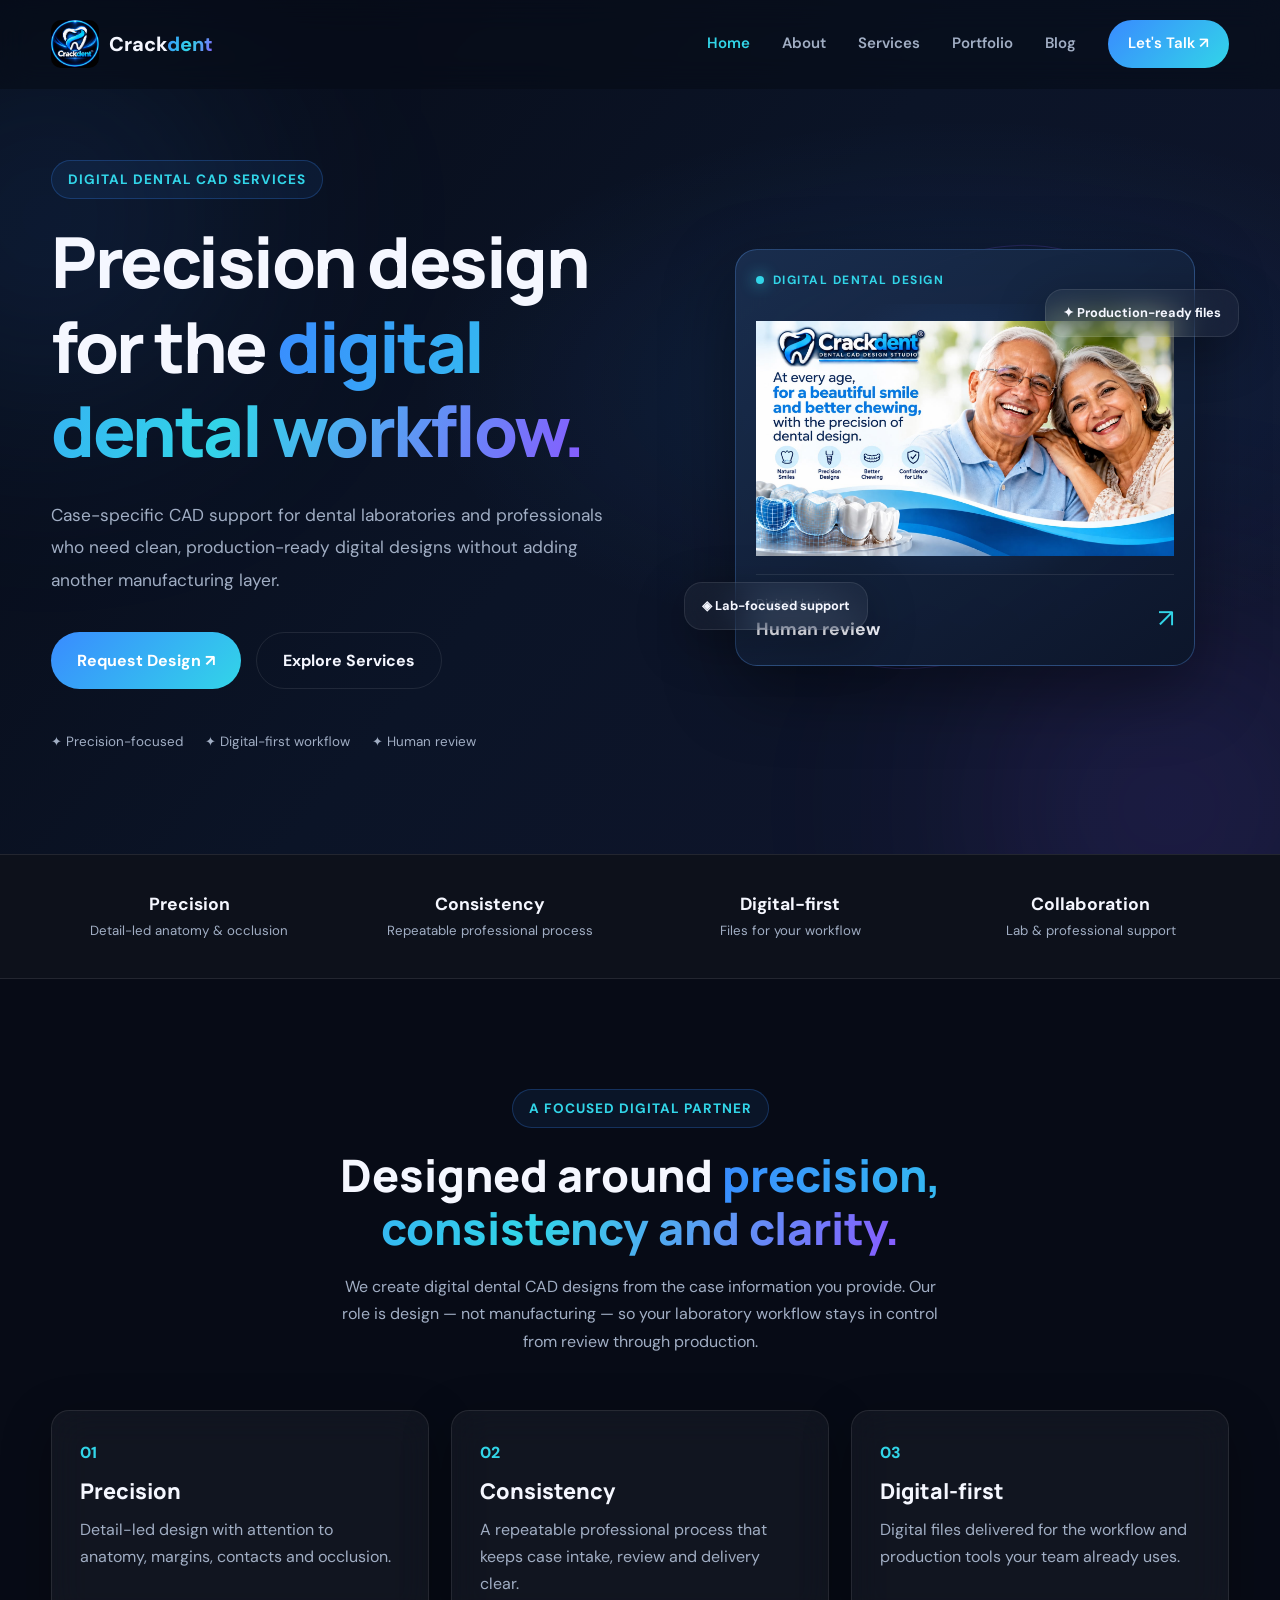
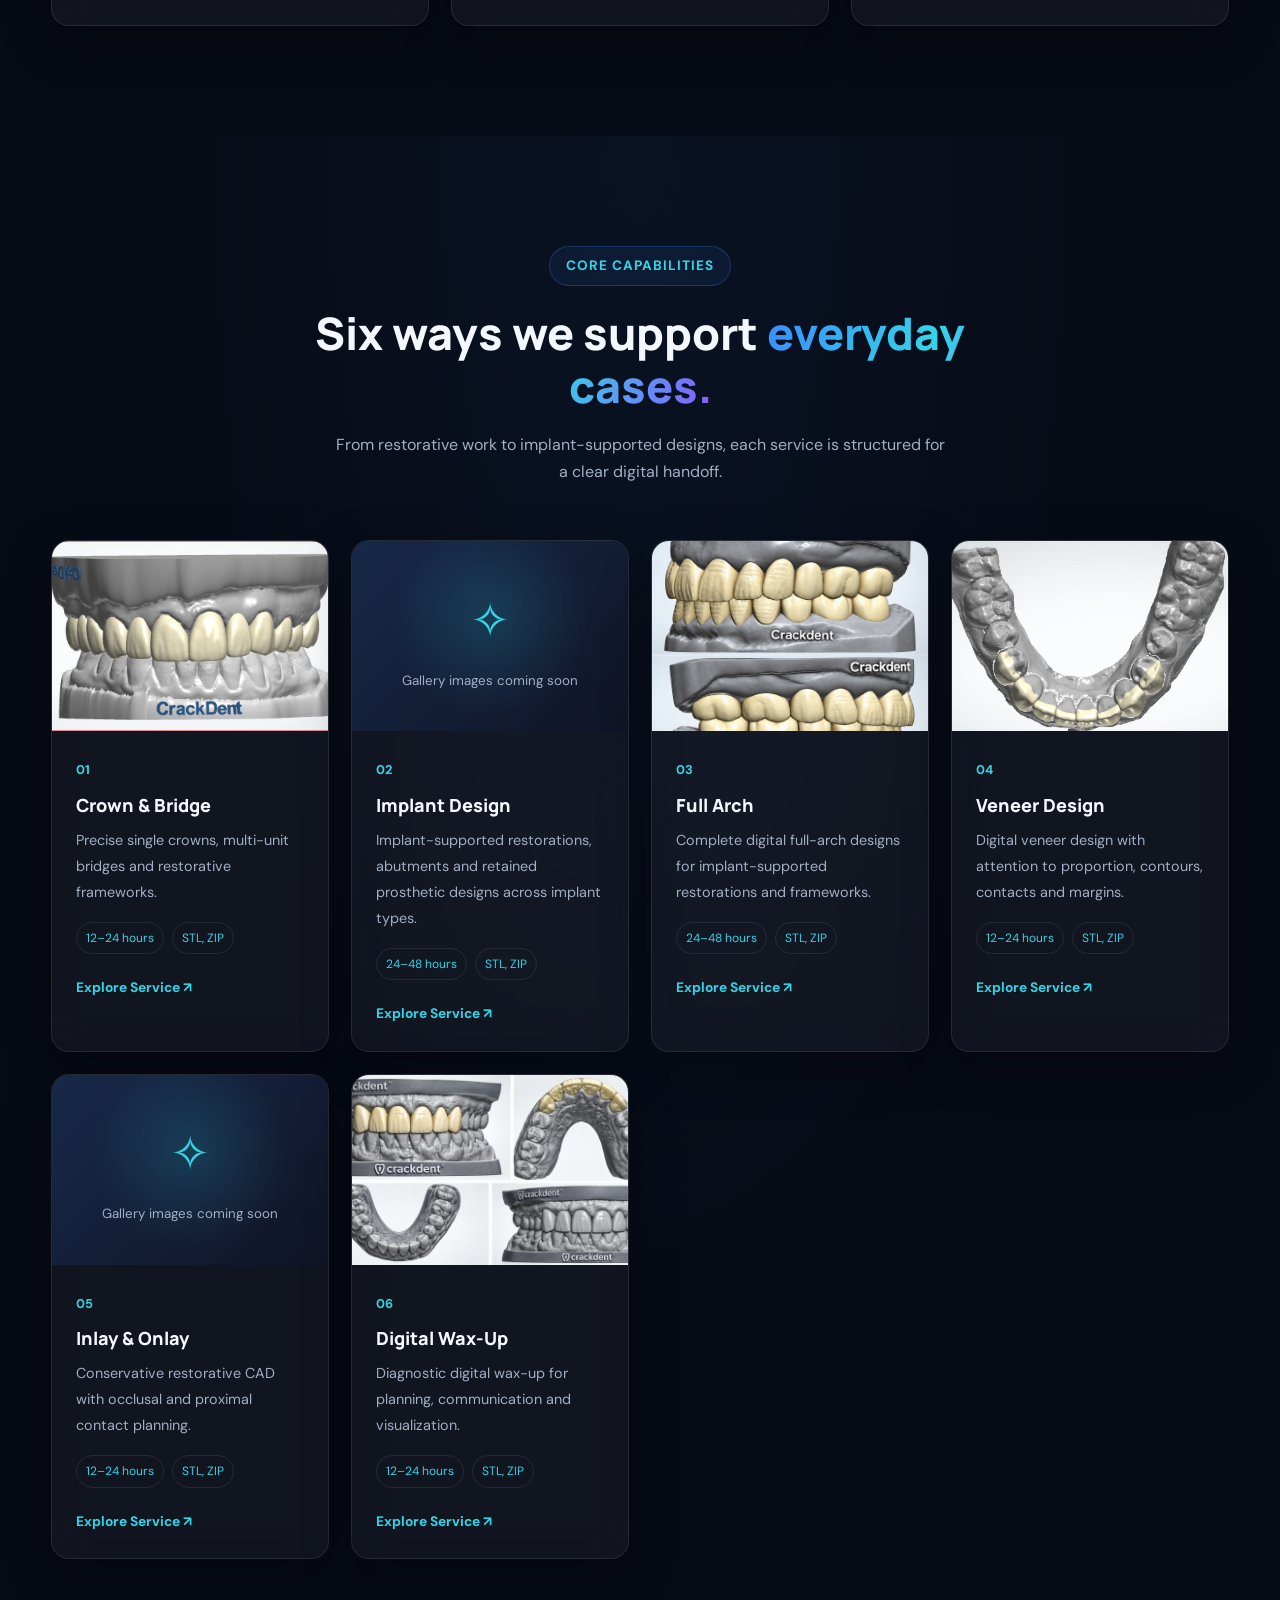
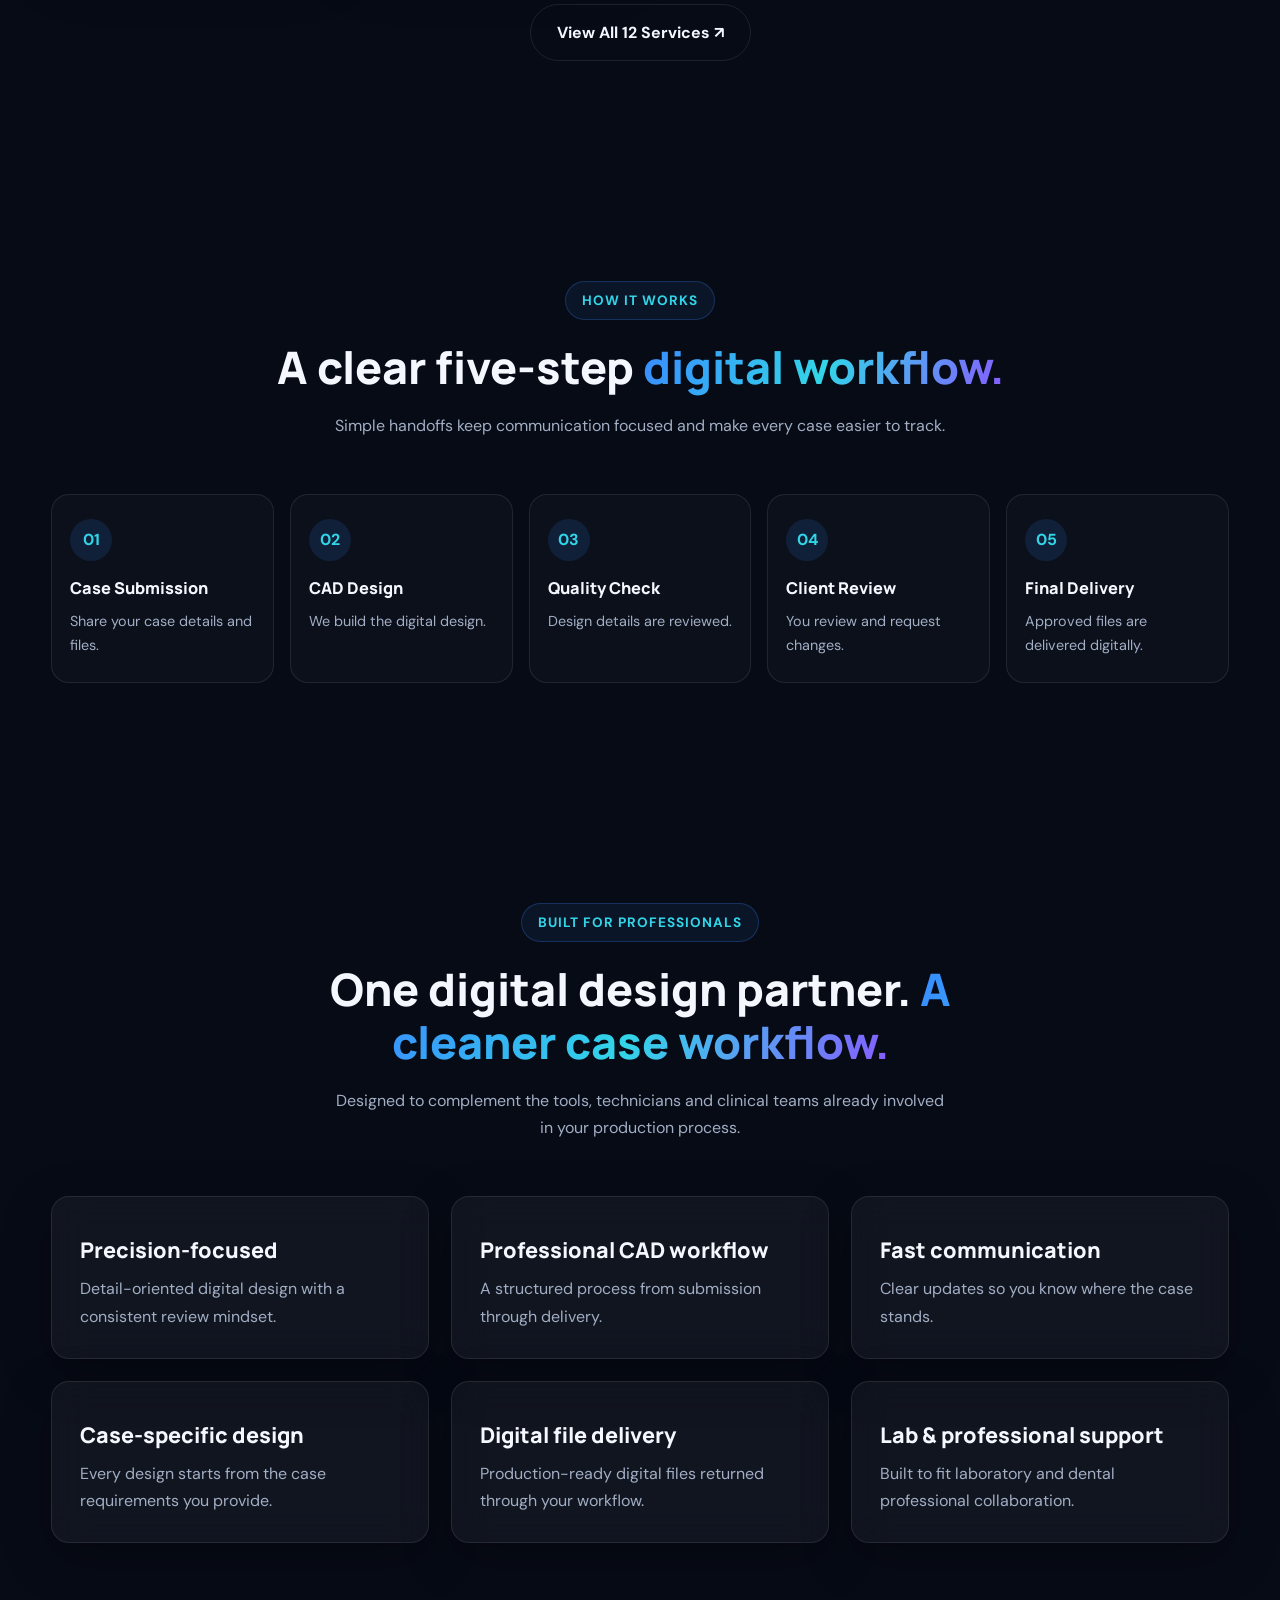
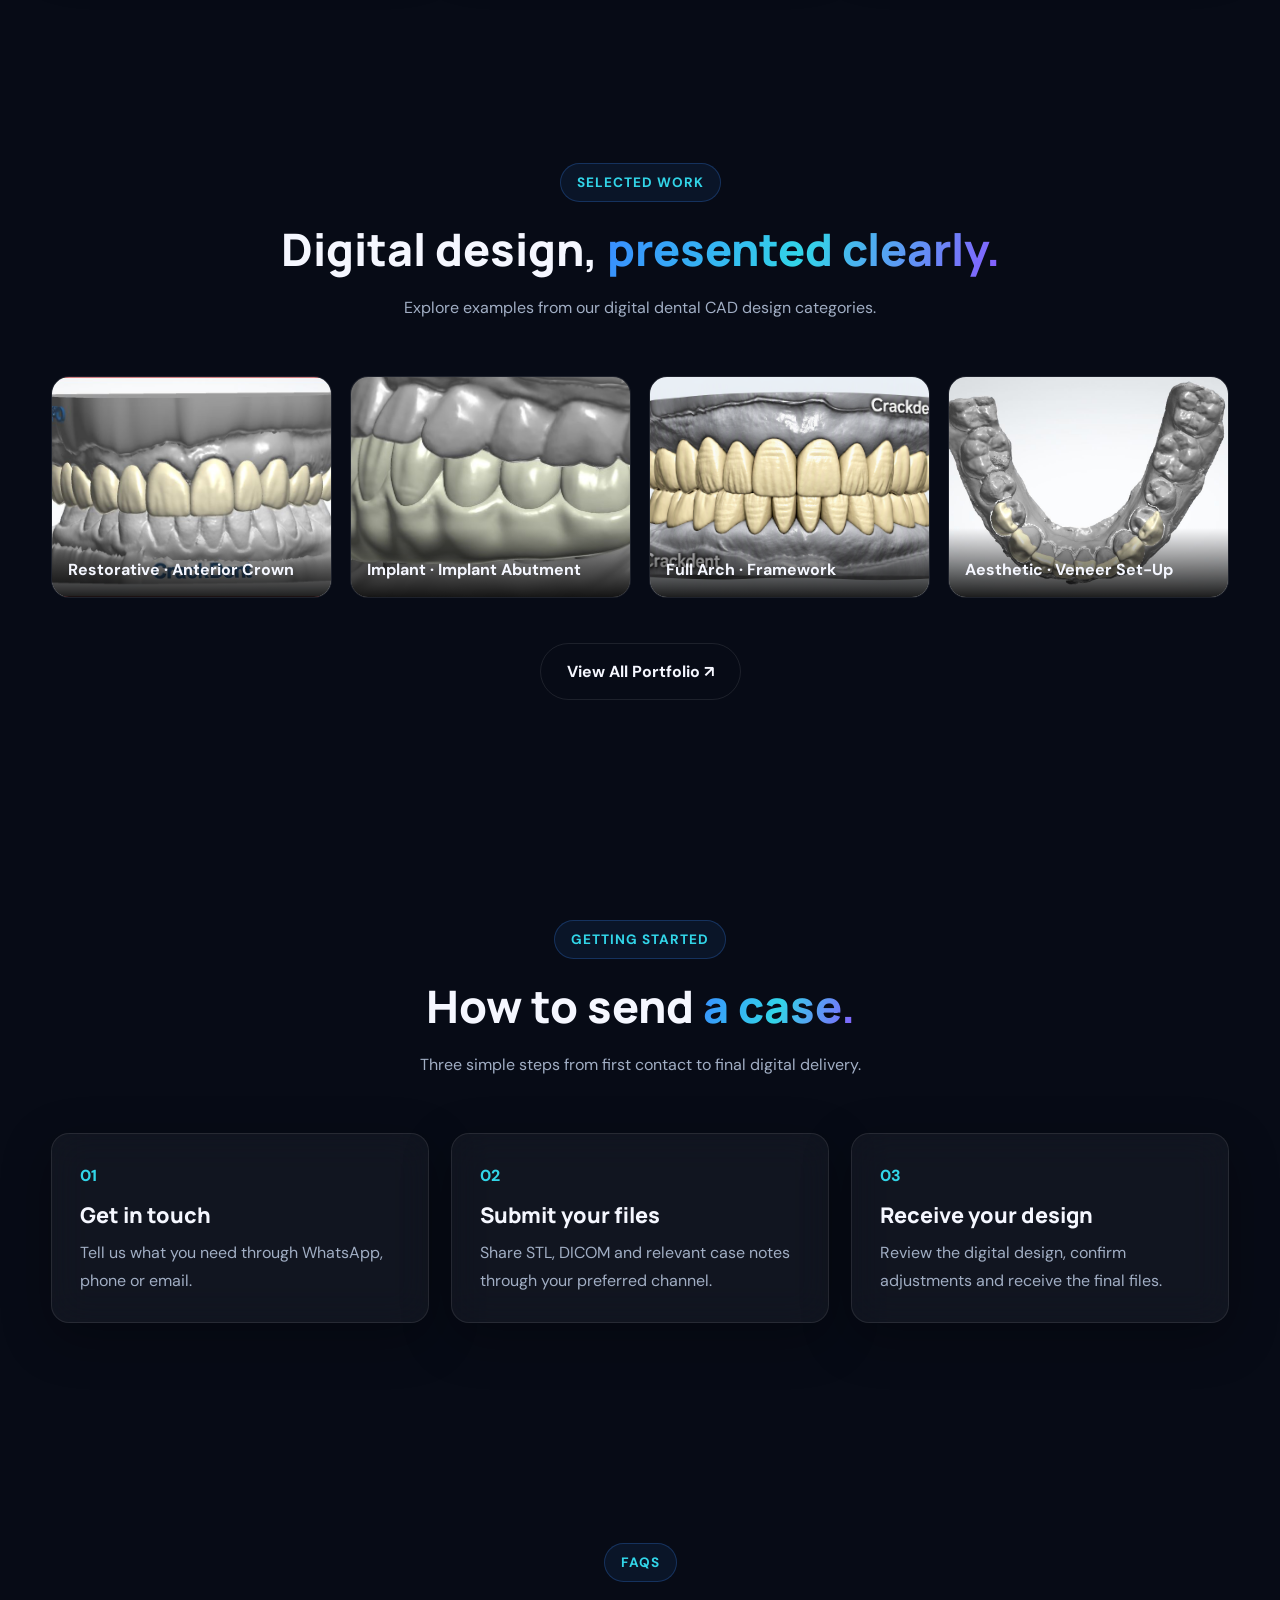
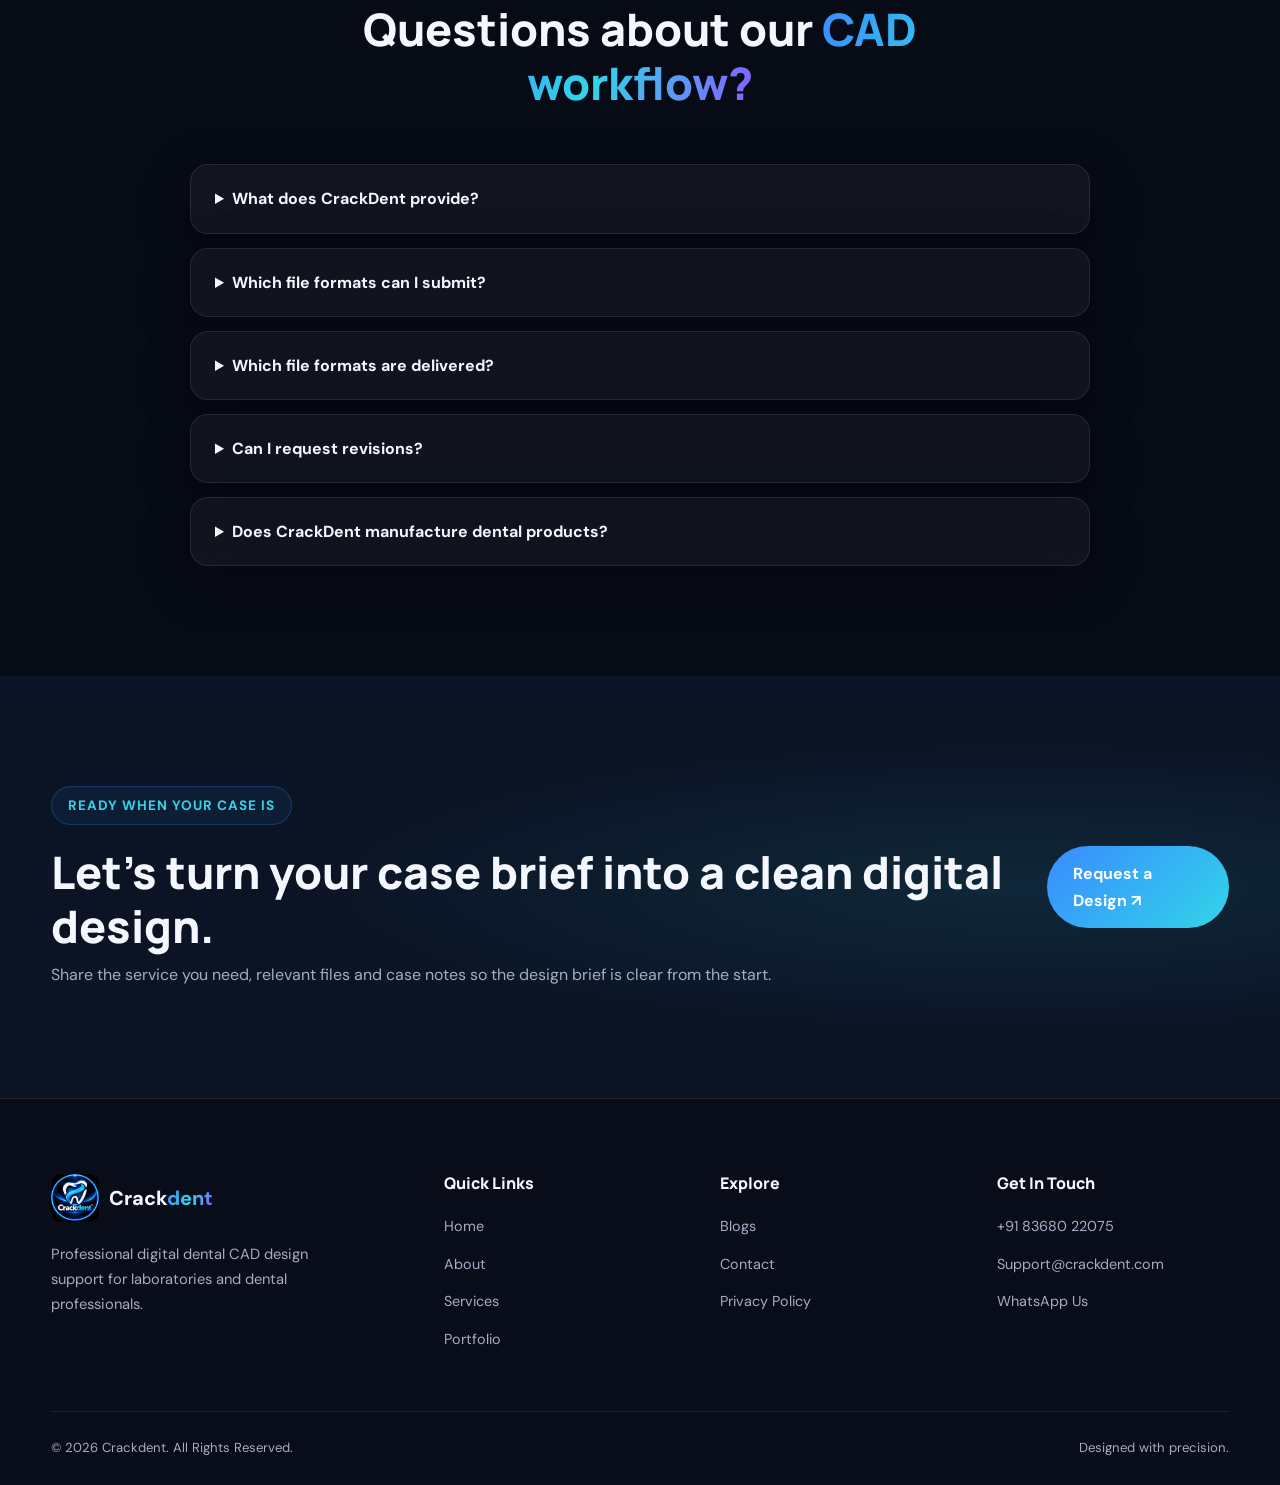
==== commit 986cd0cc: "index.html" ====
--- a/index.html
+++ b/index.html
@@ -7,9 +7,9 @@
     <meta name="robots" content="index, follow">
     <meta name="theme-color" content="#070B16">
     <link rel="icon" href="/favicon.png">
-    <link rel="stylesheet" href="/css/style.css">
-    <link rel="stylesheet" href="/css/responsive.css">
-    <link rel="stylesheet" href="/css/animations.css">
+    <link rel="stylesheet" href="css/style.css">
+    <link rel="stylesheet" href="css/responsive.css">
+    <link rel="stylesheet" href="css/animations.css">
     <title>CrackDent | Precision Digital Dental CAD Design</title>
     <meta name="description"
         content="Case-specific digital dental CAD support for dental laboratories and professionals. Precision, consistency and a clear digital workflow.">
@@ -252,4 +252,4 @@
     <script src="/js/animations.js"></script>
 </body>
 
-</html>+</html>
